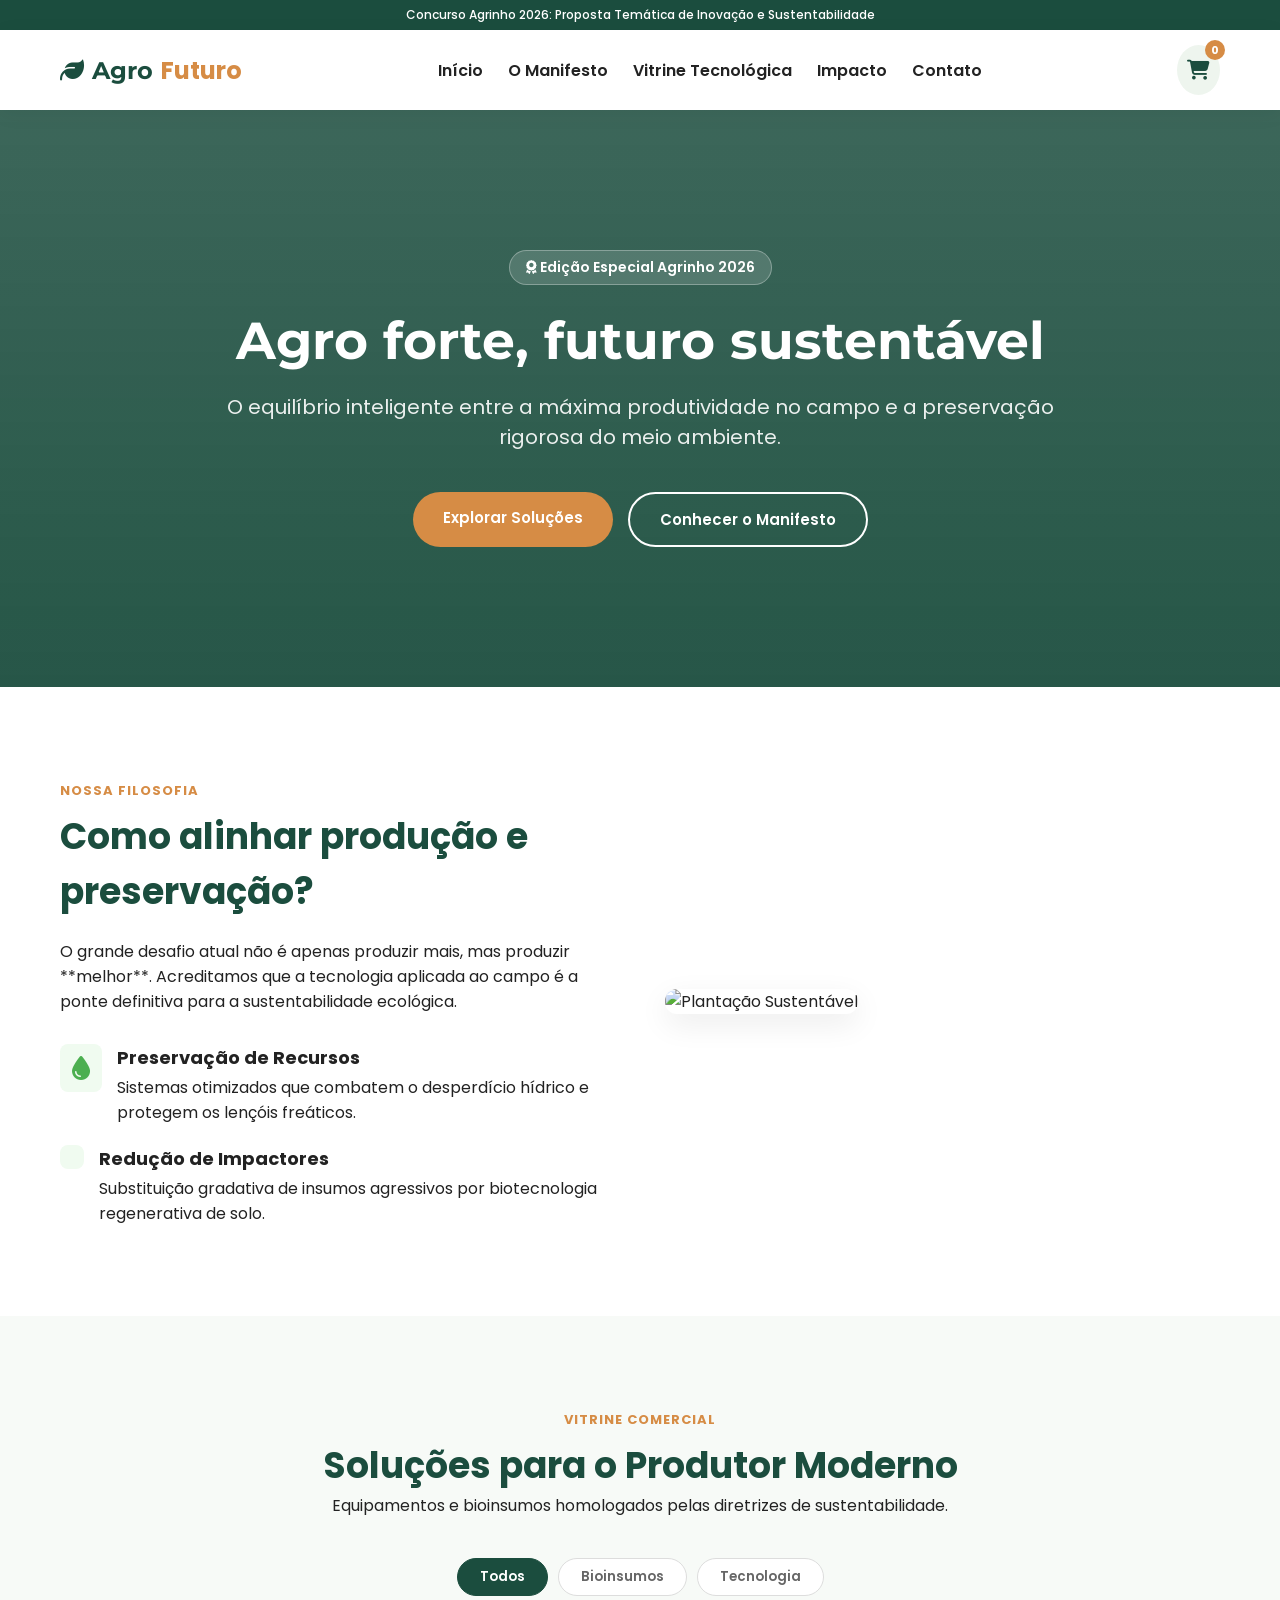
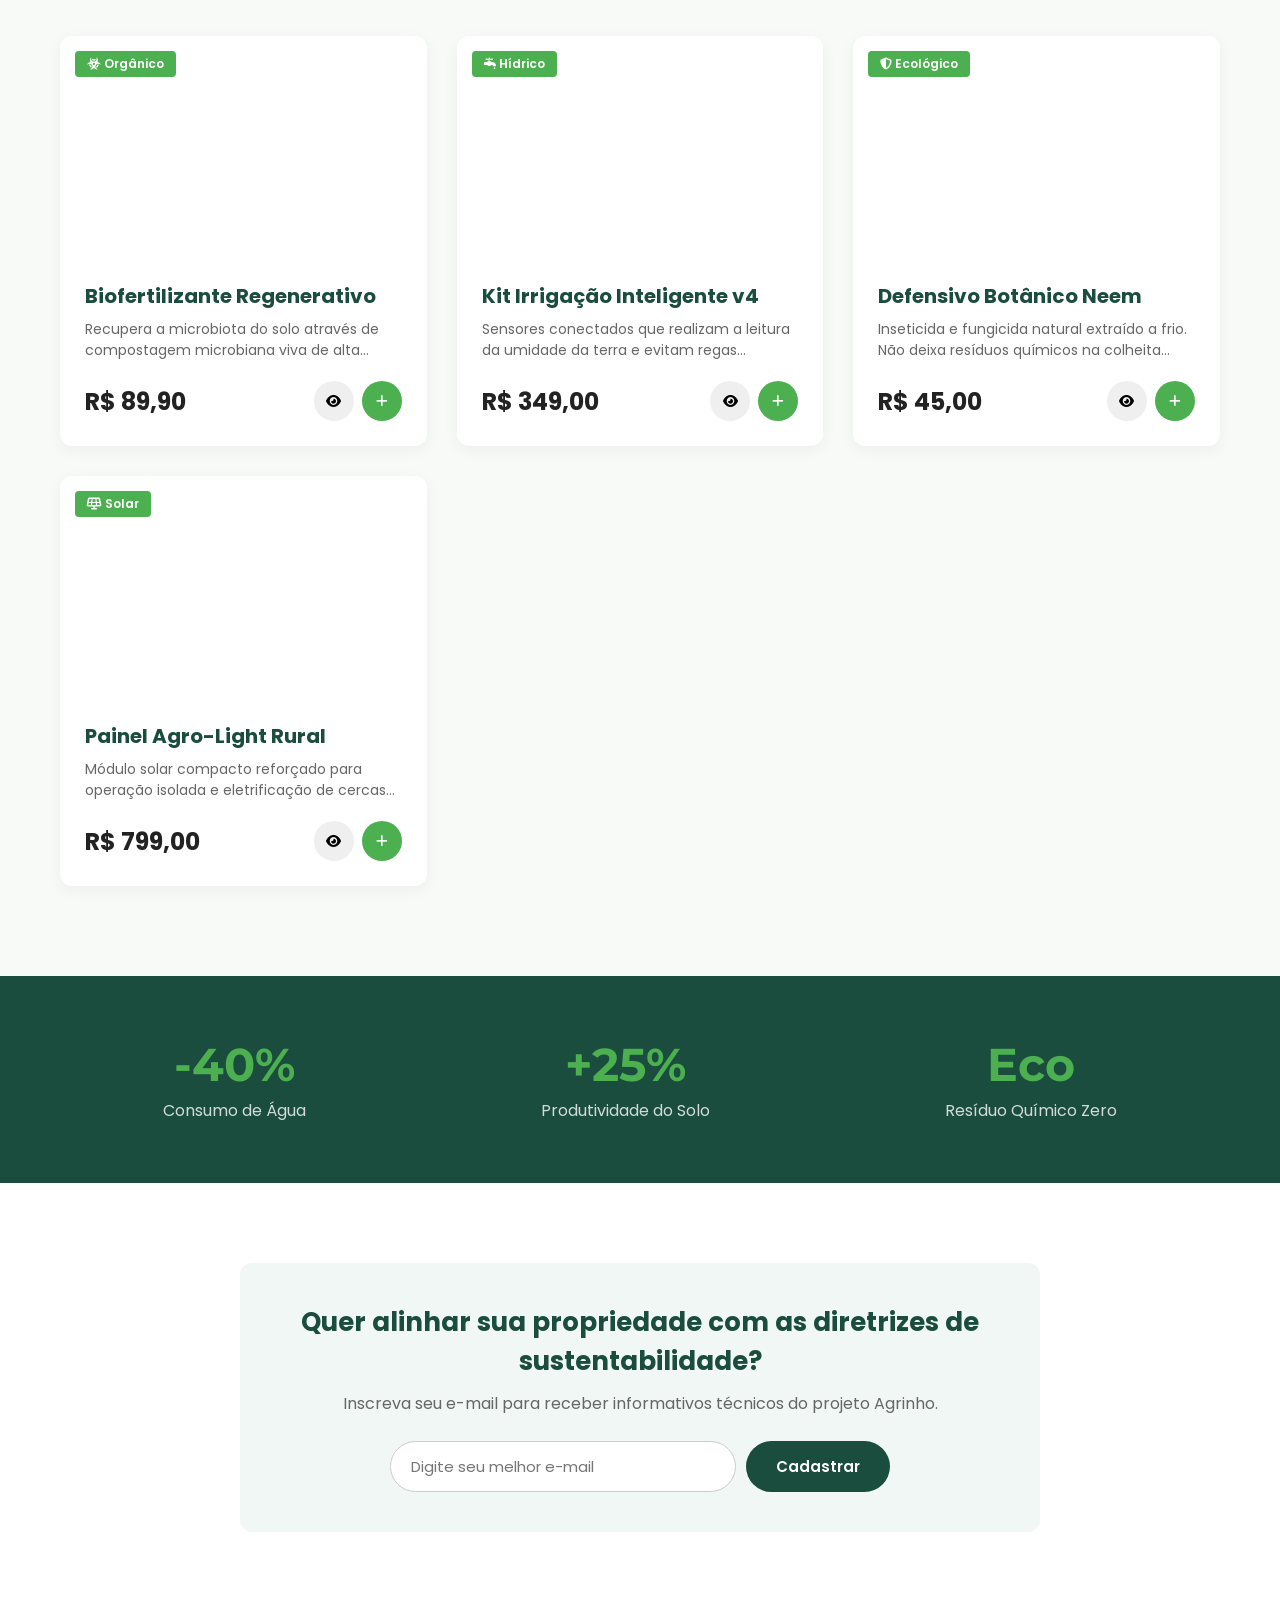
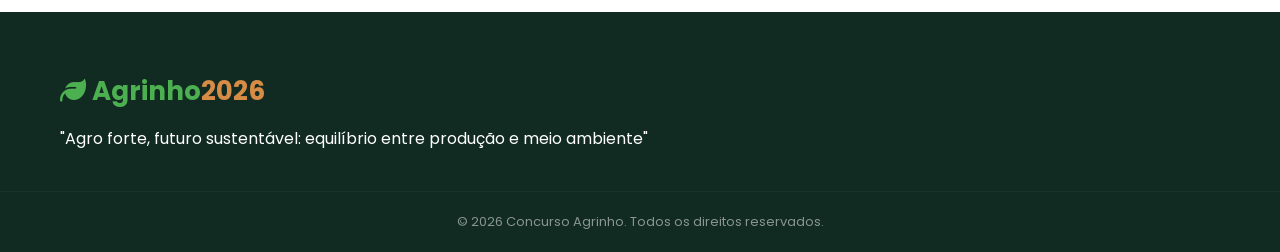
==== index.html @ 2803ec9c "aaa" ====
<!DOCTYPE html>
<html lang="pt-BR">
<head>
    <meta charset="UTF-8">
    <meta name="viewport" content="width=device-width, initial-scale=1.0">
    <title>Plataforma Agrinho 2026 | Agro Forte e Sustentável</title>
    
    <link rel="stylesheet" href="https://cdnjs.cloudflare.com/ajax/libs/font-awesome/6.4.0/css/all.min.css">
    <link rel="preconnect" href="https://fonts.googleapis.com">
    <link rel="preconnect" href="https://fonts.gstatic.com" crossorigin>
    <link href="https://fonts.googleapis.com/css2?family=Montserrat:wght@400;500;700&family=Poppins:wght@300;400;600;700&display=swap" rel="stylesheet">
    
    <link rel="stylesheet" href="style.css">
</head>
<body>

    <div class="top-bar">
        <p>Concurso Agrinho 2026: Proposta Temática de Inovação e Sustentabilidade</p>
    </div>

    <header>
        <div class="nav-container">
            <div class="logo">
                <i class="fa-solid fa-leaf"></i> Agro<span>Futuro</span>
            </div>
            
            <button class="menu-toggle" id="mobile-menu" aria-label="Abrir Menu">
                <i class="fa-solid fa-bars"></i>
            </button>

            <nav class="nav-menu">
                <ul>
                    <li><a href="#inicio">Início</a></li>
                    <li><a href="#sobre">O Manifesto</a></li>
                    <li><a href="#produtos">Vitrine Tecnológica</a></li>
                    <li><a href="#metricas">Impacto</a></li>
                    <li><a href="#contato">Contato</a></li>
                </ul>
            </nav>

            <div class="cart-icon-container" id="cart-btn">
                <i class="fa-solid fa-cart-shopping"></i>
                <span id="cart-counter">0</span>
            </div>
        </div>
    </header>

    <section class="hero" id="inicio">
        <div class="hero-content">
            <span class="hero-badge"><i class="fa-solid fa-award"></i> Edição Especial Agrinho 2026</span>
            <h1>Agro forte, futuro sustentável</h1>
            <p class="subtitle">O equilíbrio inteligente entre a máxima produtividade no campo e a preservação rigorosa do meio ambiente.</p>
            <div class="hero-buttons">
                <a href="#produtos" class="btn btn-primary">Explorar Soluções</a>
                <a href="#sobre" class="btn btn-secondary-outline">Conhecer o Manifesto</a>
            </div>
        </div>
    </section>

    <section class="sobre-section" id="sobre">
        <div class="container">
            <div class="sobre-grid">
                <div class="sobre-text">
                    <span class="section-tag">Nossa Filosofia</span>
                    <h2>Como alinhar produção e preservação?</h2>
                    <p>O grande desafio atual não é apenas produzir mais, mas produzir **melhor**. Acreditamos que a tecnologia aplicada ao campo é a ponte definitiva para a sustentabilidade ecológica.</p>
                    
                    <div class="pilares-list">
                        <div class="pilar-item">
                            <i class="fa-solid fa-droplet"></i>
                            <div>
                                <h4>Preservação de Recursos</h4>
                                <p>Sistemas otimizados que combatem o desperdício hídrico e protegem os lençóis freáticos.</p>
                            </div>
                        </div>
                        <div class="pilar-item">
                            <i class="fa-solid fa-hand-holding-chemical"></i>
                            <div>
                                <h4>Redução de Impactores</h4>
                                <p>Substituição gradativa de insumos agressivos por biotecnologia regenerativa de solo.</p>
                            </div>
                        </div>
                    </div>
                </div>
                <div class="sobre-image">
                    <img src="https://picsum.photos/id/142/600/400" alt="Plantação Sustentável">
                </div>
            </div>
        </div>
    </section>

    <section class="products-section" id="produtos">
        <div class="container">
            <div class="section-title">
                <span class="section-tag">Vitrine Comercial</span>
                <h2>Soluções para o Produtor Moderno</h2>
                <p>Equipamentos e bioinsumos homologados pelas diretrizes de sustentabilidade.</p>
            </div>

            <div class="filter-container">
                <button class="filter-btn active" data-filter="todos">Todos</button>
                <button class="filter-btn" data-filter="insumos">Bioinsumos</button>
                <button class="filter-btn" data-filter="tecnologia">Tecnologia</button>
            </div>

            <div class="grid-products">
                <div class="product-card" data-category="insumos">
                    <div class="product-image" style="background-image: url('https://picsum.photos/id/152/400/300');">
                        <span class="tag-sustentavel"><i class="fa-solid fa-biohazard"></i> Orgânico</span>
                    </div>
                    <div class="product-info">
                        <h3>Biofertilizante Regenerativo</h3>
                        <p>Recupera a microbiota do solo através de compostagem microbiana viva de alta eficiência.</p>
                        <div class="product-footer">
                            <span class="price">R$ 89,90</span>
                            <div class="actions">
                                <button class="btn-action view-btn" data-title="Biofertilizante Regenerativo" data-desc="Este composto orgânico introduz bilhões de microrganismos benéficos ao solo, reduzindo a dependência de fertilizantes sintéticos. Indicado para culturas de grãos e hortifrúti." data-price="R$ 89,90"><i class="fa-solid fa-eye"></i></button>
                                <button class="btn-action buy" onclick="adicionarAoCarrinho('Biofertilizante Regenerativo', 89.90)"><i class="fa-solid fa-plus"></i></button>
                            </div>
                        </div>
                    </div>
                </div>

                <div class="product-card" data-category="tecnologia">
                    <div class="product-image" style="background-image: url('https://picsum.photos/id/324/400/300');">
                        <span class="tag-sustentavel"><i class="fa-solid fa-faucet-drip"></i> Hídrico</span>
                    </div>
                    <div class="product-info">
                        <h3>Kit Irrigação Inteligente v4</h3>
                        <p>Sensores conectados que realizam a leitura da umidade da terra e evitam regas excessivas.</p>
                        <div class="product-footer">
                            <span class="price">R$ 349,00</span>
                            <div class="actions">
                                <button class="btn-action view-btn" data-title="Kit Irrigação Inteligente v4" data-desc="Um sistema automatizado que monitora a umidade do solo e libera a quantidade exata de água necessária para a planta, economizando até 40% de recursos hídricos." data-price="R$ 349,00"><i class="fa-solid fa-eye"></i></button>
                                <button class="btn-action buy" onclick="adicionarAoCarrinho('Kit Irrigação Inteligente v4', 349.00)"><i class="fa-solid fa-plus"></i></button>
                            </div>
                        </div>
                    </div>
                </div>

                <div class="product-card" data-category="insumos">
                    <div class="product-image" style="background-image: url('https://picsum.photos/id/1067/400/300');">
                        <span class="tag-sustentavel"><i class="fa-solid fa-shield-halved"></i> Ecológico</span>
                    </div>
                    <div class="product-info">
                        <h3>Defensivo Botânico Neem</h3>
                        <p>Inseticida e fungicida natural extraído a frio. Não deixa resíduos químicos na colheita final.</p>
                        <div class="product-footer">
                            <span class="price">R$ 45,00</span>
                            <div class="actions">
                                <button class="btn-action view-btn" data-title="Defensivo Botânico Neem" data-desc="Defensivo natural biodegradável de largo espectro. Atua por repelência sem afetar polinizadores essenciais como as abelhas." data-price="R$ 45,00"><i class="fa-solid fa-eye"></i></button>
                                <button class="btn-action buy" onclick="adicionarAoCarrinho('Defensivo Botânico Neem', 45.00)"><i class="fa-solid fa-plus"></i></button>
                            </div>
                        </div>
                    </div>
                </div>

                <div class="product-card" data-category="tecnologia">
                    <div class="product-image" style="background-image: url('https://picsum.photos/id/504/400/300');">
                        <span class="tag-sustentavel"><i class="fa-solid fa-solar-panel"></i> Solar</span>
                    </div>
                    <div class="product-info">
                        <h3>Painel Agro-Light Rural</h3>
                        <p>Módulo solar compacto reforçado para operação isolada e eletrificação de cercas ou bombas.</p>
                        <div class="product-footer">
                            <span class="price">R$ 799,00</span>
                            <div class="actions">
                                <button class="btn-action view-btn" data-title="Painel Agro-Light Rural" data-desc="Kit fotovoltaico com proteção total contra poeira e chuva. Ideal para dar autonomia energética para bombas d'água e sensores em locais isolados da fazenda." data-price="R$ 799,00"><i class="fa-solid fa-eye"></i></button>
                                <button class="btn-action buy" onclick="adicionarAoCarrinho('Painel Agro-Light Rural', 799.00)"><i class="fa-solid fa-plus"></i></button>
                            </div>
                        </div>
                    </div>
                </div>
            </div>
        </div>
    </section>

    <section class="metrics-section" id="metricas">
        <div class="container">
            <div class="metrics-grid">
                <div class="metric-item">
                    <h3>-40%</h3>
                    <p>Consumo de Água</p>
                </div>
                <div class="metric-item">
                    <h3>+25%</h3>
                    <p>Produtividade do Solo</p>
                </div>
                <div class="metric-item">
                    <h3>Eco</h3>
                    <p>Resíduo Químico Zero</p>
                </div>
            </div>
        </div>
    </section>

    <section class="contact-section" id="contato">
        <div class="container card-contact">
            <h3>Quer alinhar sua propriedade com as diretrizes de sustentabilidade?</h3>
            <p>Inscreva seu e-mail para receber informativos técnicos do projeto Agrinho.</p>
            <form id="form-newsletter">
                <div class="input-group">
                    <input type="email" placeholder="Digite seu melhor e-mail" required>
                    <button type="submit" class="btn btn-accent">Cadastrar</button>
                </div>
            </form>
        </div>
    </section>

    <footer>
        <div class="container footer-grid">
            <div>
                <div class="footer-logo">
                    <i class="fa-solid fa-leaf"></i> Agrinho<span>2026</span>
                </div>
                <p class="slogan">"Agro forte, futuro sustentável: equilíbrio entre produção e meio ambiente"</p>
            </div>
        </div>
        <p class="copyright">&copy; 2026 Concurso Agrinho. Todos os direitos reservados.</p>
    </footer>

    <div class="modal" id="productModal">
        <div class="modal-content">
            <button class="close-modal" id="close-modal-btn">&times;</button>
            <h3 id="modalTitle">Nome do Produto</h3>
            <p id="modalDescription">Descrição do produto.</p>
            <div class="modal-footer">
                <span class="price" id="modalPrice">R$ 0,00</span>
                <span class="badge-modal">Selo Ecológico Agrinho</span>
            </div>
        </div>
    </div>

    <script src="script.js"></script>
</body>
</html>
---- style.css ----
/* --- FUNDAÇÕES E ARQUITETURA DE DESIGN --- */
:root {
    --primary: #1b4d3e;
    --primary-light: #2c6e49;
    --secondary: #4caf50;
    --accent: #d68c45;
    --dark: #222222;
    --light-bg: #f7faf7;
    --white: #ffffff;
    --gray-text: #666666;
    --radius: 12px;
    --transition: all 0.3s cubic-bezier(0.25, 0.8, 0.25, 1);
}

* {
    margin: 0;
    padding: 0;
    box-sizing: border-box;
    font-family: 'Poppins', sans-serif;
}

html {
    scroll-behavior: smooth;
}

body {
    background-color: var(--light-bg);
    color: var(--dark);
}

.container {
    max-width: 1200px;
    margin: 0 auto;
    padding: 0 20px;
}

/* Tags Auxiliares */
.section-tag {
    display: inline-block;
    color: var(--accent);
    text-transform: uppercase;
    font-size: 13px;
    font-weight: 700;
    letter-spacing: 1px;
    margin-bottom: 8px;
}

/* --- TOPO E ACESSIBILIDADE --- */
.top-bar {
    background-color: var(--primary);
    color: var(--white);
    font-size: 12px;
    text-align: center;
    padding: 6px 10px;
    font-weight: 500;
}

/* --- BARRA DE NAVEGAÇÃO --- */
header {
    background-color: var(--white);
    box-shadow: 0 4px 20px rgba(0,0,0,0.05);
    position: sticky;
    top: 0;
    z-index: 999;
}

.nav-container {
    display: flex;
    justify-content: space-between;
    align-items: center;
    max-width: 1200px;
    margin: 0 auto;
    padding: 15px 20px;
}

.logo {
    font-family: 'Montserrat', sans-serif;
    font-size: 24px;
    font-weight: 700;
    color: var(--primary);
    display: flex;
    align-items: center;
    gap: 8px;
}

.logo span { color: var(--accent); }

nav ul {
    display: flex;
    list-style: none;
    gap: 25px;
}

nav a {
    text-decoration: none;
    color: var(--dark);
    font-weight: 600;
    transition: var(--transition);
}

nav a:hover { color: var(--secondary); }

.cart-icon-container {
    position: relative;
    cursor: pointer;
    font-size: 20px;
    color: var(--primary);
    background: #eef5ee;
    padding: 10px;
    border-radius: 50%;
    transition: var(--transition);
}

.cart-icon-container:hover { background: #ddedd4; }

#cart-counter {
    position: absolute;
    top: -5px;
    right: -5px;
    background: var(--accent);
    color: var(--white);
    font-size: 11px;
    font-weight: 700;
    width: 20px;
    height: 20px;
    border-radius: 50%;
    display: flex;
    align-items: center;
    justify-content: center;
}

.menu-toggle { display: none; background: none; border: none; font-size: 22px; cursor: pointer; }

/* --- HERO BANNER --- */
.hero {
    background: linear-gradient(rgba(27, 77, 62, 0.85), rgba(27, 77, 62, 0.95)), 
                url('https://images.unsplash.com/photo-1500937386664-56d1dfef3854?auto=format&fit=crop&w=1920&q=80') no-repeat center center/cover;
    color: var(--white);
    padding: 140px 20px;
    text-align: center;
}

.hero-content { max-width: 850px; margin: 0 auto; }
.hero-badge { background: rgba(255,255,255,0.15); border: 1px solid rgba(255,255,255,0.3); padding: 6px 16px; border-radius: 20px; display: inline-block; margin-bottom: 25px; font-size: 14px; font-weight: 600; }
.hero h1 { font-family: 'Montserrat', sans-serif; font-size: 52px; font-weight: 700; margin-bottom: 20px; line-height: 1.2; }
.hero .subtitle { font-size: 20px; margin-bottom: 40px; opacity: 0.9; }

.hero-buttons {
    display: flex;
    justify-content: center;
    gap: 15px;
}

/* BOTÕES */
.btn {
    padding: 14px 30px;
    border-radius: 30px;
    font-weight: 600;
    text-decoration: none;
    transition: var(--transition);
    cursor: pointer;
    border: none;
    font-size: 15px;
}
.btn-primary { background: var(--accent); color: var(--white); }
.btn-primary:hover { background: #bf7a37; transform: translateY(-2px); }
.btn-secondary-outline { background: transparent; color: var(--white); border: 2px solid var(--white); }
.btn-secondary-outline:hover { background: var(--white); color: var(--primary); }
.btn-accent { background: var(--primary); color: var(--white); }
.btn-accent:hover { background: var(--primary-light); }

/* --- MANIFESTO / SOBRE --- */
.sobre-section { padding: 90px 0; background: var(--white); }
.sobre-grid { display: grid; grid-template-columns: 1fr 1fr; gap: 50px; align-items: center; }
.sobre-text h2 { font-size: 36px; color: var(--primary); margin-bottom: 20px; }
.sobre-image img { width: 100%; border-radius: var(--radius); box-shadow: 0 10px 30px rgba(0,0,0,0.08); }

.pilares-list { margin-top: 30px; display: flex; flex-direction: column; gap: 20px; }
.pilar-item { display: flex; gap: 15px; align-items: flex-start; }
.pilar-item i { font-size: 24px; color: var(--secondary); background: #f0fbf0; padding: 12px; border-radius: 8px; }
.pilar-item h4 { font-size: 18px; color: var(--dark); margin-bottom: 4px; }

/* --- VITRINE DE PRODUTOS --- */
.products-section { padding: 90px 0; }
.section-title { text-align: center; margin-bottom: 40px; }
.section-title h2 { font-size: 36px; color: var(--primary); }

.filter-container { display: flex; justify-content: center; gap: 10px; margin-bottom: 40px; flex-wrap: wrap; }
.filter-btn { background: var(--white); border: 1px solid #ddd; padding: 8px 22px; border-radius: 20px; cursor: pointer; font-weight: 600; transition: var(--transition); color: var(--gray-text); }
.filter-btn.active, .filter-btn:hover { background: var(--primary); color: var(--white); border-color: var(--primary); }

.grid-products { display: grid; grid-template-columns: repeat(auto-fit, minmax(280px, 1fr)); gap: 30px; }
.product-card { background: var(--white); border-radius: var(--radius); overflow: hidden; box-shadow: 0 4px 15px rgba(0,0,0,0.05); transition: var(--transition); }
.product-card:hover { transform: translateY(-6px); box-shadow: 0 12px 25px rgba(0,0,0,0.1); }
.product-image { height: 220px; background-size: cover; background-position: center; position: relative; }
.tag-sustentavel { position: absolute; top: 15px; left: 15px; background: var(--secondary); color: var(--white); font-size: 12px; padding: 4px 12px; border-radius: 4px; font-weight: 600; }

.product-info { padding: 25px; }
.product-info h3 { font-size: 20px; margin-bottom: 8px; color: var(--primary); }
.product-info p { font-size: 14px; color: var(--gray-text); margin-bottom: 20px; height: 42px; display: -webkit-box; -webkit-line-clamp: 2; -webkit-box-orient: vertical; overflow: hidden; }

.product-footer { display: flex; justify-content: space-between; align-items: center; }
.price { font-size: 24px; font-weight: 700; color: var(--dark); }

.actions { display: flex; gap: 8px; }
.btn-action { width: 40px; height: 40px; border-radius: 50%; border: none; cursor: pointer; display: flex; align-items: center; justify-content: center; transition: var(--transition); }
.btn-action.view { background: #f0f0f0; color: var(--dark); }
.btn-action.buy { background: var(--secondary); color: var(--white); }
.btn-action.buy:hover { background: #3e8e41; }
.btn-action.view:hover { background: #e0e0e0; }

/* --- SEÇÃO DE MÉTRICAS --- */
.metrics-section { background: var(--primary); color: var(--white); padding: 60px 0; text-align: center; }
.metrics-grid { display: flex; justify-content: space-around; flex-wrap: wrap; gap: 30px; }
.metric-item h3 { font-family: 'Montserrat', sans-serif; font-size: 46px; color: var(--secondary); }
.metric-item p { font-size: 16px; opacity: 0.8; margin-top: 5px; }

/* --- CONTATO E NEWSLETTER --- */
.contact-section { padding: 80px 0; background: var(--white); }
.card-contact { background: #f0f7f4; border-radius: var(--radius); padding: 40px; text-align: center; max-width: 800px !important; }
.card-contact h3 { font-size: 26px; color: var(--primary); margin-bottom: 10px; }
.card-contact p { color: var(--gray-text); margin-bottom: 25px; }

.input-group { display: flex; max-width: 500px; margin: 0 auto; gap: 10px; }
.input-group input { flex: 1; padding: 12px 20px; border-radius: 30px; border: 1px solid #ccc; font-size: 15px; outline: none; }

/* --- RODAPÉ --- */
footer { background: #112a22; color: var(--white); padding: 60px 0 20px; }
.footer-grid { display: grid; grid-template-columns: 2fr 1fr; gap: 40px; margin-bottom: 40px; }
.footer-logo { font-size: 26px; font-weight: 700; margin-bottom: 15px; color: var(--secondary); }
.footer-logo span { color: var(--accent); }
.footer-links { display: flex; flex-direction: column; gap: 10px; }
.footer-links a { color: #ccc; text-decoration: none; transition: var(--transition); }
.footer-links a:hover { color: var(--white); }
.copyright { text-align: center; border-top: 1px solid rgba(255,255,255,0.08); padding-top: 20px; font-size: 13px; opacity: 0.5; }

/* --- MODAL DA JANELA POP-UP --- */
.modal { position: fixed; top: 0; left: 0; width: 100%; height: 100%; background: rgba(0,0,0,0.6); display: none; justify-content: center; align-items: center; z-index: 10000; padding: 20px; }
.modal-content { background: var(--white); padding: 40px; border-radius: var(--radius); max-width: 550px; width: 100%; position: relative; animation: modalAnim 0.3s ease; }
.close-modal { position: absolute; top: 15px; right: 20px; font-size: 30px; border: none; background: transparent; cursor: pointer; }
.badge-modal { background: #eef5ee; color: var(--primary-light); font-size: 12px; font-weight: 600; padding: 6px 12px; border-radius: 4px; }
.modal-footer { display: flex; justify-content: space-between; align-items: center; margin-top: 25px; border-top: 1px solid #eee; padding-top: 15px; }

@keyframes modalAnim { from { transform: translateY(-20px); opacity: 0; } to { transform: translateY(0); opacity: 1; } }

/* --- RESPONSIVIDADE MULTIPLATAFORMA --- */
@media(max-width: 768px) {
    .menu-toggle { display: block; }
    .nav-menu { display: none; width: 100%; position: absolute; top: 70px; left: 0; background: var(--white); padding: 20px; box-shadow: 0 10px 20px rgba(0,0,0,0.05); }
    .nav-menu.active { display: block; }
    .nav-container { flex-wrap: wrap; }
    nav ul { flex-direction: column; gap: 15px; text-align: center; }
    .hero h1 { font-size: 34px; }
    .sobre-grid { grid-template-columns: 1fr; }
    .footer-grid { grid-template-columns: 1fr; }
    .input-group { flex-direction: column; }
    .input-group input, .input-group button { border-radius: 8px; }
}
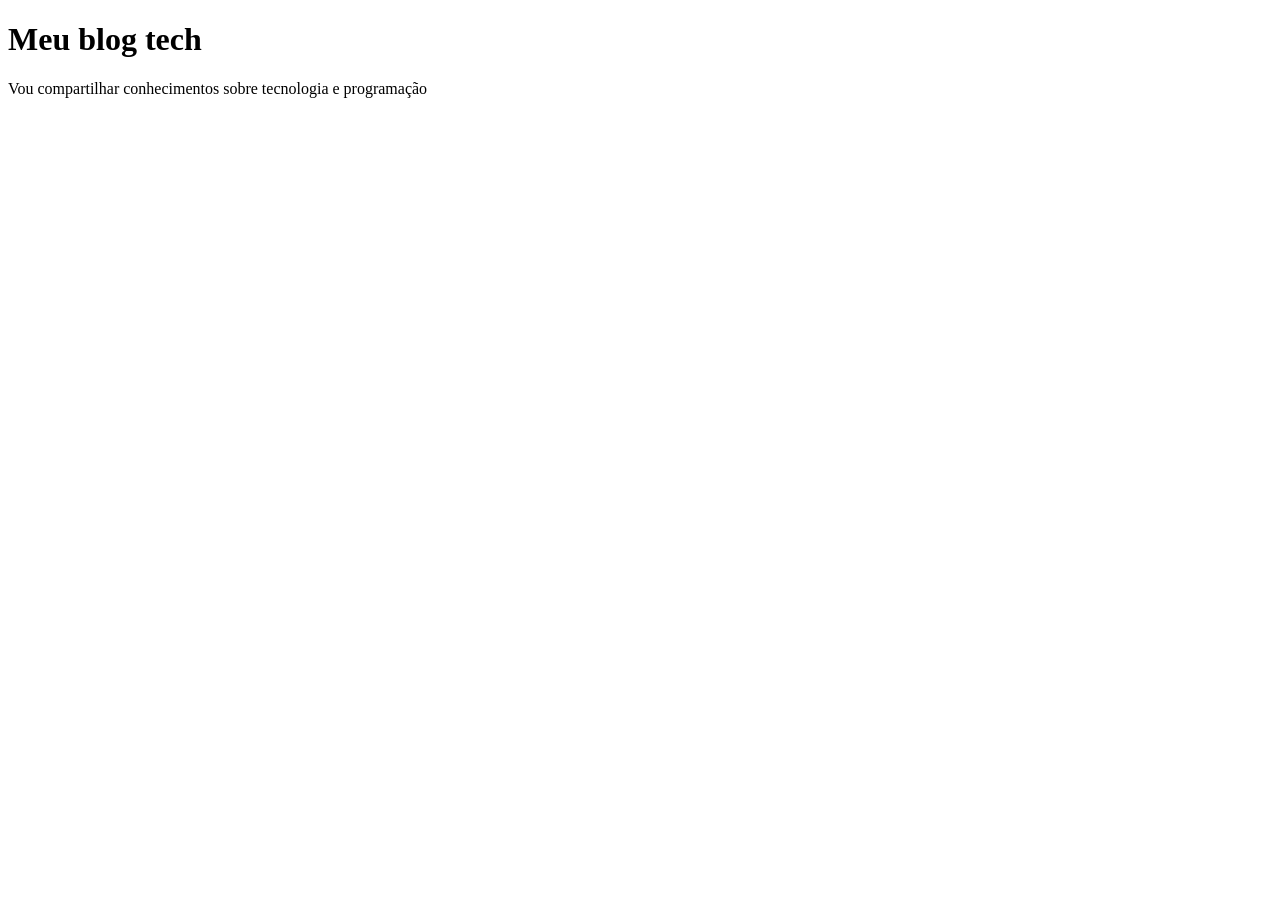
==== commit eb988023: "11" ====
--- a/index.html
+++ b/index.html
@@ -1,236 +1,13 @@
-<!DOCTYPE html>
-<html lang="pt-BR">
-<head>
-    <meta charset="UTF-8">
-    <meta name="viewport" content="width=device-width, initial-scale=1.0">
-    <title>Plataforma Agrinho 2026 | Agro Forte e Sustentável</title>
-    
-    <link rel="stylesheet" href="https://cdnjs.cloudflare.com/ajax/libs/font-awesome/6.4.0/css/all.min.css">
-    <link rel="preconnect" href="https://fonts.googleapis.com">
-    <link rel="preconnect" href="https://fonts.gstatic.com" crossorigin>
-    <link href="https://fonts.googleapis.com/css2?family=Montserrat:wght@400;500;700&family=Poppins:wght@300;400;600;700&display=swap" rel="stylesheet">
-    
-    <link rel="stylesheet" href="style.css">
-</head>
-<body>
-
-    <div class="top-bar">
-        <p>Concurso Agrinho 2026: Proposta Temática de Inovação e Sustentabilidade</p>
-    </div>
-
-    <header>
-        <div class="nav-container">
-            <div class="logo">
-                <i class="fa-solid fa-leaf"></i> Agro<span>Futuro</span>
-            </div>
-            
-            <button class="menu-toggle" id="mobile-menu" aria-label="Abrir Menu">
-                <i class="fa-solid fa-bars"></i>
-            </button>
-
-            <nav class="nav-menu">
-                <ul>
-                    <li><a href="#inicio">Início</a></li>
-                    <li><a href="#sobre">O Manifesto</a></li>
-                    <li><a href="#produtos">Vitrine Tecnológica</a></li>
-                    <li><a href="#metricas">Impacto</a></li>
-                    <li><a href="#contato">Contato</a></li>
-                </ul>
-            </nav>
-
-            <div class="cart-icon-container" id="cart-btn">
-                <i class="fa-solid fa-cart-shopping"></i>
-                <span id="cart-counter">0</span>
-            </div>
-        </div>
-    </header>
-
-    <section class="hero" id="inicio">
-        <div class="hero-content">
-            <span class="hero-badge"><i class="fa-solid fa-award"></i> Edição Especial Agrinho 2026</span>
-            <h1>Agro forte, futuro sustentável</h1>
-            <p class="subtitle">O equilíbrio inteligente entre a máxima produtividade no campo e a preservação rigorosa do meio ambiente.</p>
-            <div class="hero-buttons">
-                <a href="#produtos" class="btn btn-primary">Explorar Soluções</a>
-                <a href="#sobre" class="btn btn-secondary-outline">Conhecer o Manifesto</a>
-            </div>
-        </div>
-    </section>
-
-    <section class="sobre-section" id="sobre">
-        <div class="container">
-            <div class="sobre-grid">
-                <div class="sobre-text">
-                    <span class="section-tag">Nossa Filosofia</span>
-                    <h2>Como alinhar produção e preservação?</h2>
-                    <p>O grande desafio atual não é apenas produzir mais, mas produzir **melhor**. Acreditamos que a tecnologia aplicada ao campo é a ponte definitiva para a sustentabilidade ecológica.</p>
-                    
-                    <div class="pilares-list">
-                        <div class="pilar-item">
-                            <i class="fa-solid fa-droplet"></i>
-                            <div>
-                                <h4>Preservação de Recursos</h4>
-                                <p>Sistemas otimizados que combatem o desperdício hídrico e protegem os lençóis freáticos.</p>
-                            </div>
-                        </div>
-                        <div class="pilar-item">
-                            <i class="fa-solid fa-hand-holding-chemical"></i>
-                            <div>
-                                <h4>Redução de Impactores</h4>
-                                <p>Substituição gradativa de insumos agressivos por biotecnologia regenerativa de solo.</p>
-                            </div>
-                        </div>
-                    </div>
-                </div>
-                <div class="sobre-image">
-                    <img src="https://picsum.photos/id/142/600/400" alt="Plantação Sustentável">
-                </div>
-            </div>
-        </div>
-    </section>
-
-    <section class="products-section" id="produtos">
-        <div class="container">
-            <div class="section-title">
-                <span class="section-tag">Vitrine Comercial</span>
-                <h2>Soluções para o Produtor Moderno</h2>
-                <p>Equipamentos e bioinsumos homologados pelas diretrizes de sustentabilidade.</p>
-            </div>
-
-            <div class="filter-container">
-                <button class="filter-btn active" data-filter="todos">Todos</button>
-                <button class="filter-btn" data-filter="insumos">Bioinsumos</button>
-                <button class="filter-btn" data-filter="tecnologia">Tecnologia</button>
-            </div>
-
-            <div class="grid-products">
-                <div class="product-card" data-category="insumos">
-                    <div class="product-image" style="background-image: url('https://picsum.photos/id/152/400/300');">
-                        <span class="tag-sustentavel"><i class="fa-solid fa-biohazard"></i> Orgânico</span>
-                    </div>
-                    <div class="product-info">
-                        <h3>Biofertilizante Regenerativo</h3>
-                        <p>Recupera a microbiota do solo através de compostagem microbiana viva de alta eficiência.</p>
-                        <div class="product-footer">
-                            <span class="price">R$ 89,90</span>
-                            <div class="actions">
-                                <button class="btn-action view-btn" data-title="Biofertilizante Regenerativo" data-desc="Este composto orgânico introduz bilhões de microrganismos benéficos ao solo, reduzindo a dependência de fertilizantes sintéticos. Indicado para culturas de grãos e hortifrúti." data-price="R$ 89,90"><i class="fa-solid fa-eye"></i></button>
-                                <button class="btn-action buy" onclick="adicionarAoCarrinho('Biofertilizante Regenerativo', 89.90)"><i class="fa-solid fa-plus"></i></button>
-                            </div>
-                        </div>
-                    </div>
-                </div>
-
-                <div class="product-card" data-category="tecnologia">
-                    <div class="product-image" style="background-image: url('https://picsum.photos/id/324/400/300');">
-                        <span class="tag-sustentavel"><i class="fa-solid fa-faucet-drip"></i> Hídrico</span>
-                    </div>
-                    <div class="product-info">
-                        <h3>Kit Irrigação Inteligente v4</h3>
-                        <p>Sensores conectados que realizam a leitura da umidade da terra e evitam regas excessivas.</p>
-                        <div class="product-footer">
-                            <span class="price">R$ 349,00</span>
-                            <div class="actions">
-                                <button class="btn-action view-btn" data-title="Kit Irrigação Inteligente v4" data-desc="Um sistema automatizado que monitora a umidade do solo e libera a quantidade exata de água necessária para a planta, economizando até 40% de recursos hídricos." data-price="R$ 349,00"><i class="fa-solid fa-eye"></i></button>
-                                <button class="btn-action buy" onclick="adicionarAoCarrinho('Kit Irrigação Inteligente v4', 349.00)"><i class="fa-solid fa-plus"></i></button>
-                            </div>
-                        </div>
-                    </div>
-                </div>
-
-                <div class="product-card" data-category="insumos">
-                    <div class="product-image" style="background-image: url('https://picsum.photos/id/1067/400/300');">
-                        <span class="tag-sustentavel"><i class="fa-solid fa-shield-halved"></i> Ecológico</span>
-                    </div>
-                    <div class="product-info">
-                        <h3>Defensivo Botânico Neem</h3>
-                        <p>Inseticida e fungicida natural extraído a frio. Não deixa resíduos químicos na colheita final.</p>
-                        <div class="product-footer">
-                            <span class="price">R$ 45,00</span>
-                            <div class="actions">
-                                <button class="btn-action view-btn" data-title="Defensivo Botânico Neem" data-desc="Defensivo natural biodegradável de largo espectro. Atua por repelência sem afetar polinizadores essenciais como as abelhas." data-price="R$ 45,00"><i class="fa-solid fa-eye"></i></button>
-                                <button class="btn-action buy" onclick="adicionarAoCarrinho('Defensivo Botânico Neem', 45.00)"><i class="fa-solid fa-plus"></i></button>
-                            </div>
-                        </div>
-                    </div>
-                </div>
-
-                <div class="product-card" data-category="tecnologia">
-                    <div class="product-image" style="background-image: url('https://picsum.photos/id/504/400/300');">
-                        <span class="tag-sustentavel"><i class="fa-solid fa-solar-panel"></i> Solar</span>
-                    </div>
-                    <div class="product-info">
-                        <h3>Painel Agro-Light Rural</h3>
-                        <p>Módulo solar compacto reforçado para operação isolada e eletrificação de cercas ou bombas.</p>
-                        <div class="product-footer">
-                            <span class="price">R$ 799,00</span>
-                            <div class="actions">
-                                <button class="btn-action view-btn" data-title="Painel Agro-Light Rural" data-desc="Kit fotovoltaico com proteção total contra poeira e chuva. Ideal para dar autonomia energética para bombas d'água e sensores em locais isolados da fazenda." data-price="R$ 799,00"><i class="fa-solid fa-eye"></i></button>
-                                <button class="btn-action buy" onclick="adicionarAoCarrinho('Painel Agro-Light Rural', 799.00)"><i class="fa-solid fa-plus"></i></button>
-                            </div>
-                        </div>
-                    </div>
-                </div>
-            </div>
-        </div>
-    </section>
-
-    <section class="metrics-section" id="metricas">
-        <div class="container">
-            <div class="metrics-grid">
-                <div class="metric-item">
-                    <h3>-40%</h3>
-                    <p>Consumo de Água</p>
-                </div>
-                <div class="metric-item">
-                    <h3>+25%</h3>
-                    <p>Produtividade do Solo</p>
-                </div>
-                <div class="metric-item">
-                    <h3>Eco</h3>
-                    <p>Resíduo Químico Zero</p>
-                </div>
-            </div>
-        </div>
-    </section>
-
-    <section class="contact-section" id="contato">
-        <div class="container card-contact">
-            <h3>Quer alinhar sua propriedade com as diretrizes de sustentabilidade?</h3>
-            <p>Inscreva seu e-mail para receber informativos técnicos do projeto Agrinho.</p>
-            <form id="form-newsletter">
-                <div class="input-group">
-                    <input type="email" placeholder="Digite seu melhor e-mail" required>
-                    <button type="submit" class="btn btn-accent">Cadastrar</button>
-                </div>
-            </form>
-        </div>
-    </section>
-
-    <footer>
-        <div class="container footer-grid">
-            <div>
-                <div class="footer-logo">
-                    <i class="fa-solid fa-leaf"></i> Agrinho<span>2026</span>
-                </div>
-                <p class="slogan">"Agro forte, futuro sustentável: equilíbrio entre produção e meio ambiente"</p>
-            </div>
-        </div>
-        <p class="copyright">&copy; 2026 Concurso Agrinho. Todos os direitos reservados.</p>
-    </footer>
-
-    <div class="modal" id="productModal">
-        <div class="modal-content">
-            <button class="close-modal" id="close-modal-btn">&times;</button>
-            <h3 id="modalTitle">Nome do Produto</h3>
-            <p id="modalDescription">Descrição do produto.</p>
-            <div class="modal-footer">
-                <span class="price" id="modalPrice">R$ 0,00</span>
-                <span class="badge-modal">Selo Ecológico Agrinho</span>
-            </div>
-        </div>
-    </div>
-
-    <script src="script.js"></script>
-</body>
+<!DOCTYPE html>
+
+<html lang="pt-br">
+<head>
+<meta charset="UTF-8">
+<meta name="viewport" content="width=device-width, initial-scale=1.0">
+<title>Document</title>
+</head>
+<body>
+<h1>Meu blog tech</h1>
+<p>Vou compartilhar conhecimentos sobre tecnologia e programação</p>
+</body>
 </html>
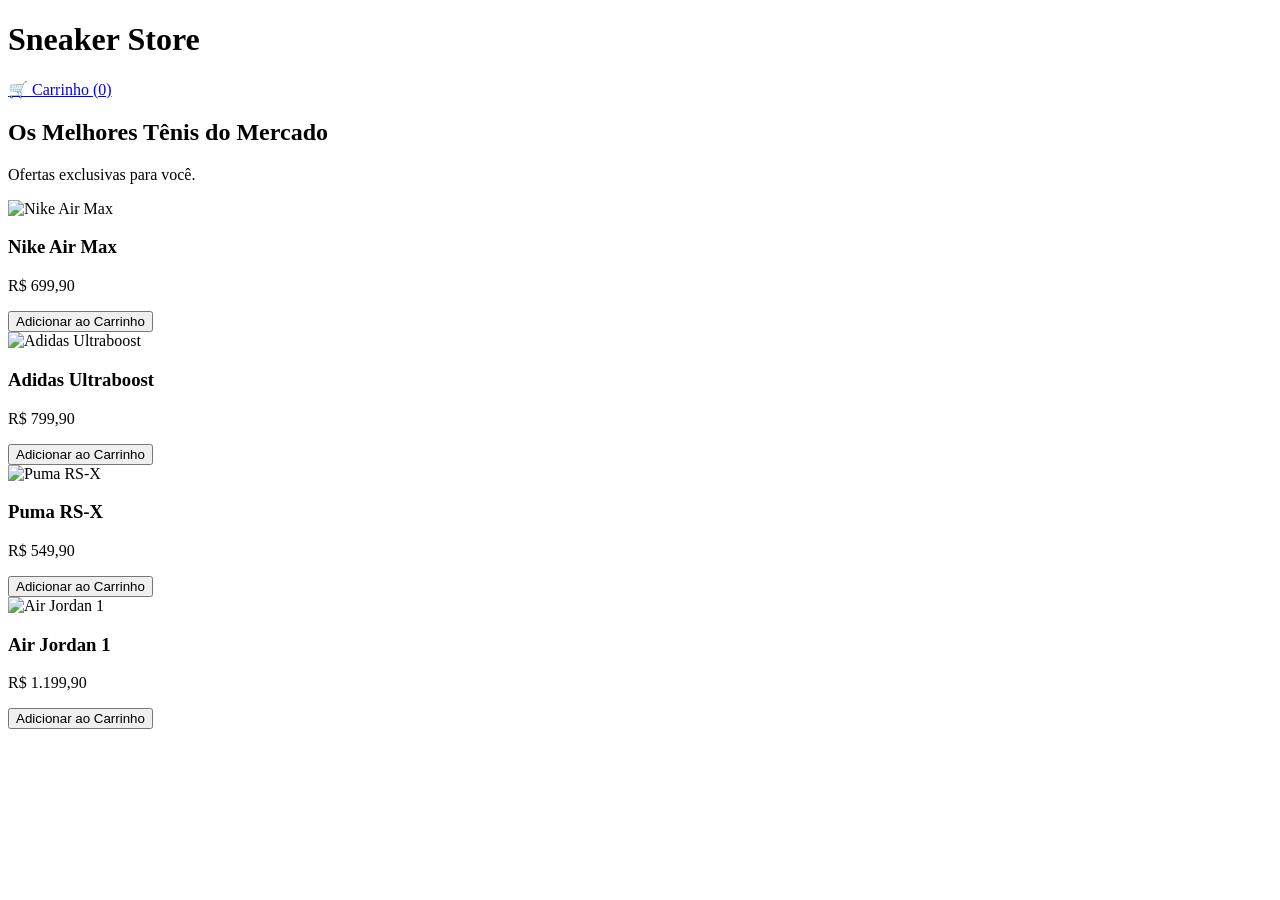
==== commit d3640b17: "1" ====
--- a/index.html
+++ b/index.html
@@ -1,13 +1,66 @@
 <!DOCTYPE html>
-
-<html lang="pt-br">
+<html lang="pt-BR">
 <head>
 <meta charset="UTF-8">
 <meta name="viewport" content="width=device-width, initial-scale=1.0">
-<title>Document</title>
+<title>Loja de Tênis</title>
+<link rel="stylesheet" href="style.css">
 </head>
 <body>
-<h1>Meu blog tech</h1>
-<p>Vou compartilhar conhecimentos sobre tecnologia e programação</p>
+
+<header>
+    <h1>Sneaker Store</h1>
+    <a href="carrinho.html" class="btn-carrinho">
+        🛒 Carrinho (<span id="contador">0</span>)
+    </a>
+</header>
+
+<section class="banner">
+    <h2>Os Melhores Tênis do Mercado</h2>
+    <p>Ofertas exclusivas para você.</p>
+</section>
+
+<section class="produtos">
+
+    <div class="produto">
+        <img src="imagens/nike-air-max.jpg" alt="Nike Air Max">
+        <h3>Nike Air Max</h3>
+        <p>R$ 699,90</p>
+        <button onclick="adicionarCarrinho('Nike Air Max',699.90,'imagens/nike-air-max.jpg')">
+            Adicionar ao Carrinho
+        </button>
+    </div>
+
+    <div class="produto">
+        <img src="imagens/adidas-ultraboost.jpg" alt="Adidas Ultraboost">
+        <h3>Adidas Ultraboost</h3>
+        <p>R$ 799,90</p>
+        <button onclick="adicionarCarrinho('Adidas Ultraboost',799.90,'imagens/adidas-ultraboost.jpg')">
+            Adicionar ao Carrinho
+        </button>
+    </div>
+
+    <div class="produto">
+        <img src="imagens/puma-rsx.jpg" alt="Puma RS-X">
+        <h3>Puma RS-X</h3>
+        <p>R$ 549,90</p>
+        <button onclick="adicionarCarrinho('Puma RS-X',549.90,'imagens/puma-rsx.jpg')">
+            Adicionar ao Carrinho
+        </button>
+    </div>
+
+    <div class="produto">
+        <img src="imagens/jordan1.jpg" alt="Air Jordan 1">
+        <h3>Air Jordan 1</h3>
+        <p>R$ 1.199,90</p>
+        <button onclick="adicionarCarrinho('Air Jordan 1',1199.90,'imagens/jordan1.jpg')">
+            Adicionar ao Carrinho
+        </button>
+    </div>
+
+</section>
+
+<script src="script.js"></script>
+
 </body>
 </html>
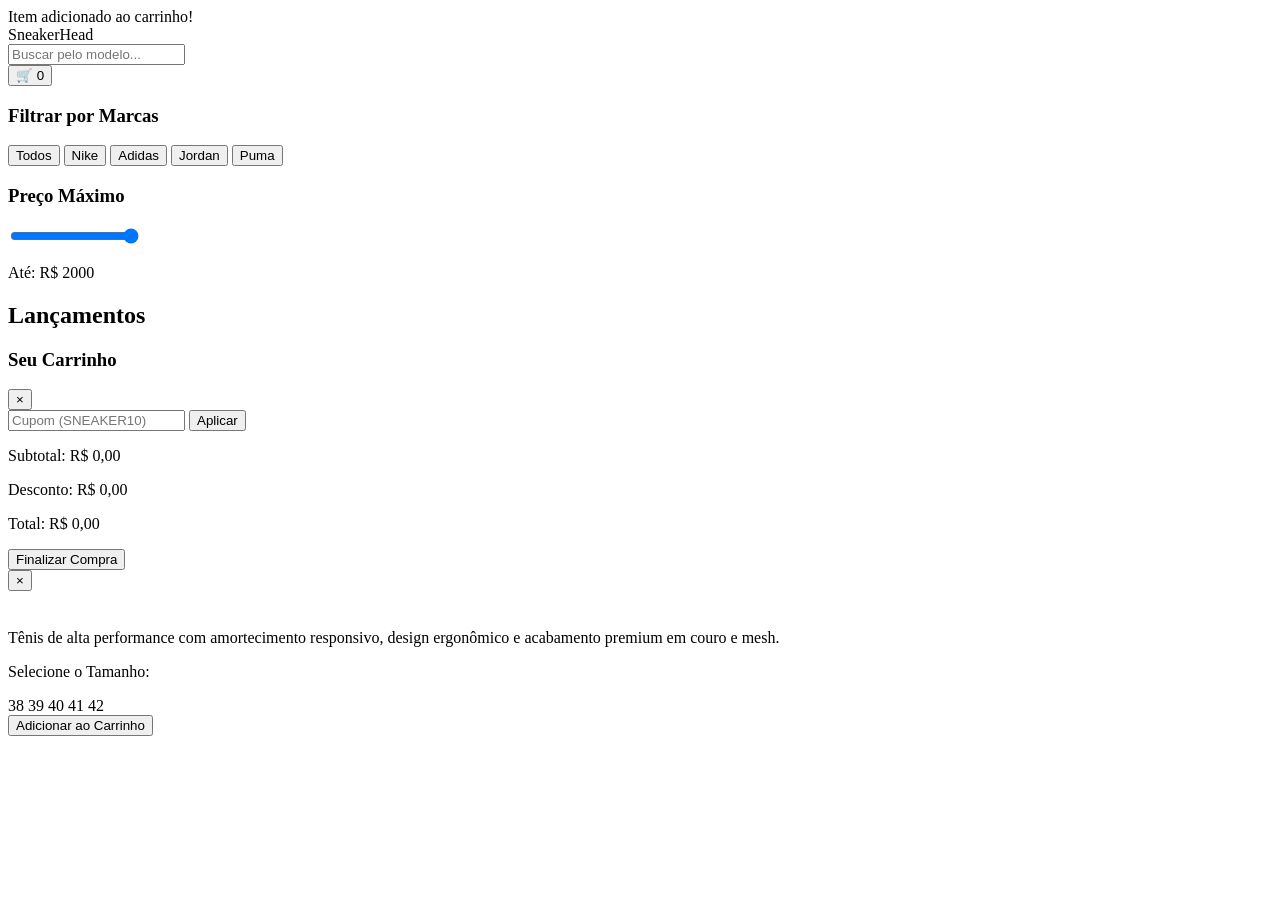
==== commit 0c9eec0d: "1" ====
--- a/index.html
+++ b/index.html
@@ -1,66 +1,94 @@
 <!DOCTYPE html>
 <html lang="pt-BR">
 <head>
-<meta charset="UTF-8">
-<meta name="viewport" content="width=device-width, initial-scale=1.0">
-<title>Loja de Tênis</title>
-<link rel="stylesheet" href="style.css">
+    <meta charset="UTF-8">
+    <meta name="viewport" content="width=device-width, initial-scale=1.0">
+    <title>SneakerHead Pro | Ultimate Shop</title>
+    <link rel="stylesheet" href="style.css">
 </head>
 <body>
 
-<header>
-    <h1>Sneaker Store</h1>
-    <a href="carrinho.html" class="btn-carrinho">
-        🛒 Carrinho (<span id="contador">0</span>)
-    </a>
-</header>
+    <div id="toast" class="toast">Item adicionado ao carrinho!</div>
 
-<section class="banner">
-    <h2>Os Melhores Tênis do Mercado</h2>
-    <p>Ofertas exclusivas para você.</p>
-</section>
+    <header>
+        <div class="logo">Sneaker<span>Head</span></div>
+        <div class="search-bar">
+            <input type="text" id="search-input" placeholder="Buscar pelo modelo...">
+        </div>
+        <button id="cart-btn">🛒 <span id="cart-count">0</span></button>
+    </header>
 
-<section class="produtos">
+    <div class="container">
+        
+        <aside class="filters">
+            <h3>Filtrar por Marcas</h3>
+            <div class="filter-options">
+                <button class="filter-btn active" data-brand="all">Todos</button>
+                <button class="filter-btn" data-brand="Nike">Nike</button>
+                <button class="filter-btn" data-brand="Adidas">Adidas</button>
+                <button class="filter-btn" data-brand="Jordan">Jordan</button>
+                <button class="filter-btn" data-brand="Puma">Puma</button>
+            </div>
+            
+            <div class="price-filter">
+                <h3>Preço Máximo</h3>
+                <input type="range" id="price-range" min="400" max="2000" step="50" value="2000">
+                <p>Até: <span id="price-value">R$ 2000</span></p>
+            </div>
+        </aside>
 
-    <div class="produto">
-        <img src="imagens/nike-air-max.jpg" alt="Nike Air Max">
-        <h3>Nike Air Max</h3>
-        <p>R$ 699,90</p>
-        <button onclick="adicionarCarrinho('Nike Air Max',699.90,'imagens/nike-air-max.jpg')">
-            Adicionar ao Carrinho
-        </button>
+        <main class="products-section">
+            <h2>Lançamentos</h2>
+            <div class="grid-products" id="products-grid"></div>
+        </main>
     </div>
 
-    <div class="produto">
-        <img src="imagens/adidas-ultraboost.jpg" alt="Adidas Ultraboost">
-        <h3>Adidas Ultraboost</h3>
-        <p>R$ 799,90</p>
-        <button onclick="adicionarCarrinho('Adidas Ultraboost',799.90,'imagens/adidas-ultraboost.jpg')">
-            Adicionar ao Carrinho
-        </button>
+    <div id="cart-sidebar" class="sidebar">
+        <div class="sidebar-header">
+            <h3>Seu Carrinho</h3>
+            <button id="close-cart">&times;</button>
+        </div>
+        <div id="cart-items"></div>
+        <div class="sidebar-footer">
+            <div class="coupon-section">
+                <input type="text" id="coupon-input" placeholder="Cupom (SNEAKER10)">
+                <button id="apply-coupon">Aplicar</button>
+            </div>
+            <p>Subtotal: <span id="cart-subtotal">R$ 0,00</span></p>
+            <p class="discount-text">Desconto: <span id="cart-discount">R$ 0,00</span></p>
+            <p class="total-text">Total: <span id="cart-total">R$ 0,00</span></p>
+            <button id="checkout-btn">Finalizar Compra</button>
+        </div>
     </div>
 
-    <div class="produto">
-        <img src="imagens/puma-rsx.jpg" alt="Puma RS-X">
-        <h3>Puma RS-X</h3>
-        <p>R$ 549,90</p>
-        <button onclick="adicionarCarrinho('Puma RS-X',549.90,'imagens/puma-rsx.jpg')">
-            Adicionar ao Carrinho
-        </button>
+    <div id="product-modal" class="modal">
+        <div class="modal-content">
+            <button id="close-modal" class="close-modal">&times;</button>
+            <div class="modal-body">
+                <img id="modal-img" src="" alt="">
+                <div class="modal-info">
+                    <h2 id="modal-title"></h2>
+                    <p id="modal-brand" class="brand-tag"></p>
+                    <p id="modal-desc">Tênis de alta performance com amortecimento responsivo, design ergonômico e acabamento premium em couro e mesh.</p>
+                    <p id="modal-price" class="modal-price"></p>
+                    
+                    <div class="size-selector">
+                        <p>Selecione o Tamanho:</p>
+                        <div class="sizes">
+                            <span class="size-box">38</span>
+                            <span class="size-box active">39</span>
+                            <span class="size-box">40</span>
+                            <span class="size-box">41</span>
+                            <span class="size-box">42</span>
+                        </div>
+                    </div>
+                    
+                    <button id="modal-add-btn" class="add-to-cart">Adicionar ao Carrinho</button>
+                </div>
+            </div>
+        </div>
     </div>
 
-    <div class="produto">
-        <img src="imagens/jordan1.jpg" alt="Air Jordan 1">
-        <h3>Air Jordan 1</h3>
-        <p>R$ 1.199,90</p>
-        <button onclick="adicionarCarrinho('Air Jordan 1',1199.90,'imagens/jordan1.jpg')">
-            Adicionar ao Carrinho
-        </button>
-    </div>
-
-</section>
-
-<script src="script.js"></script>
-
+    <script src="script.js"></script>
 </body>
 </html>
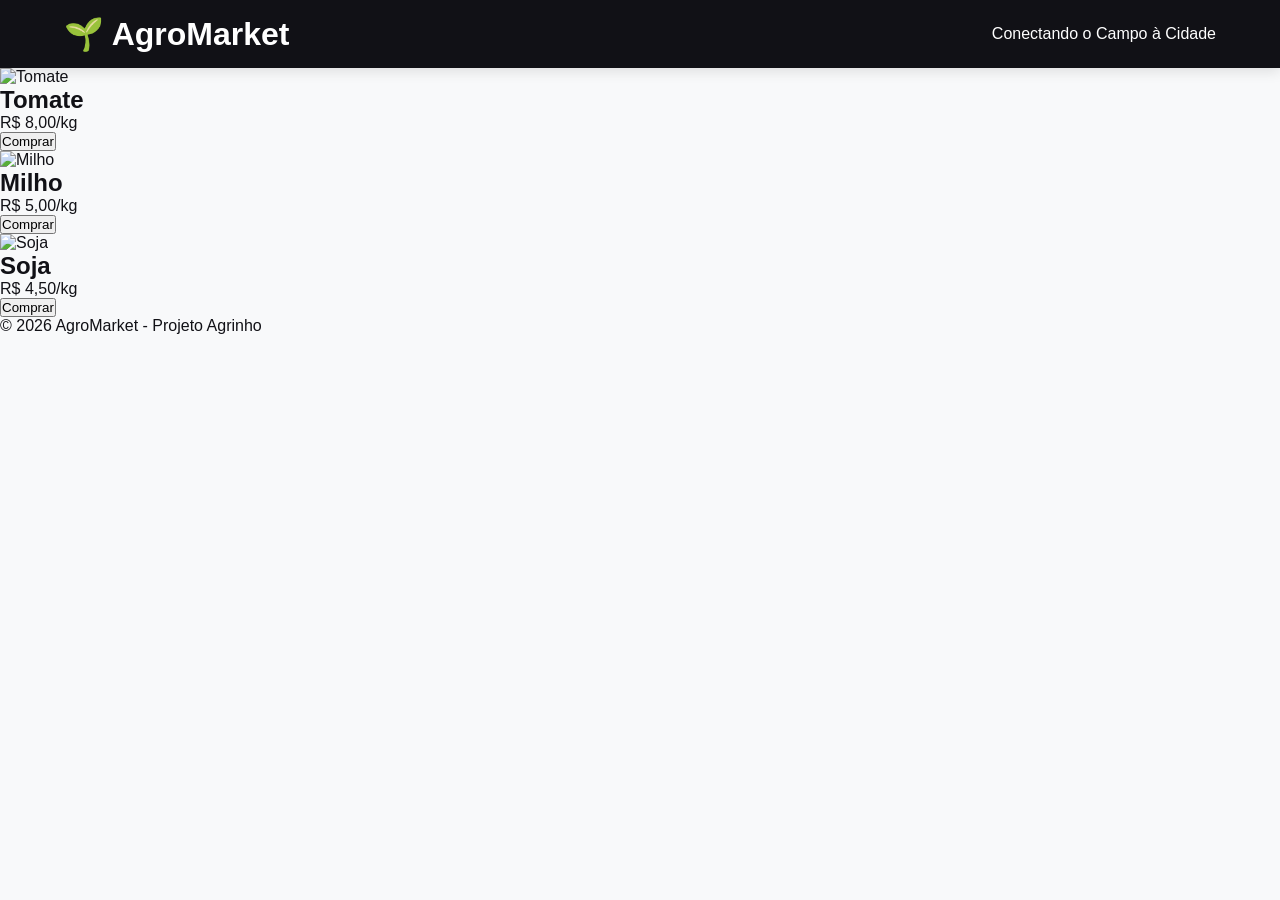
==== commit 08f3d17c: "1" ====
--- a/index.html
+++ b/index.html
@@ -3,91 +3,44 @@
 <head>
     <meta charset="UTF-8">
     <meta name="viewport" content="width=device-width, initial-scale=1.0">
-    <title>SneakerHead Pro | Ultimate Shop</title>
+    <title>AgroMarket</title>
     <link rel="stylesheet" href="style.css">
 </head>
 <body>
 
-    <div id="toast" class="toast">Item adicionado ao carrinho!</div>
-
     <header>
-        <div class="logo">Sneaker<span>Head</span></div>
-        <div class="search-bar">
-            <input type="text" id="search-input" placeholder="Buscar pelo modelo...">
-        </div>
-        <button id="cart-btn">🛒 <span id="cart-count">0</span></button>
+        <h1>🌱 AgroMarket</h1>
+        <p>Conectando o Campo à Cidade</p>
     </header>
 
-    <div class="container">
-        
-        <aside class="filters">
-            <h3>Filtrar por Marcas</h3>
-            <div class="filter-options">
-                <button class="filter-btn active" data-brand="all">Todos</button>
-                <button class="filter-btn" data-brand="Nike">Nike</button>
-                <button class="filter-btn" data-brand="Adidas">Adidas</button>
-                <button class="filter-btn" data-brand="Jordan">Jordan</button>
-                <button class="filter-btn" data-brand="Puma">Puma</button>
+    <main>
+        <section class="produtos">
+            <div class="produto">
+                <img src="https://via.placeholder.com/200" alt="Tomate">
+                <h2>Tomate</h2>
+                <p>R$ 8,00/kg</p>
+                <button onclick="comprar('Tomate')">Comprar</button>
             </div>
-            
-            <div class="price-filter">
-                <h3>Preço Máximo</h3>
-                <input type="range" id="price-range" min="400" max="2000" step="50" value="2000">
-                <p>Até: <span id="price-value">R$ 2000</span></p>
+
+            <div class="produto">
+                <img src="https://via.placeholder.com/200" alt="Milho">
+                <h2>Milho</h2>
+                <p>R$ 5,00/kg</p>
+                <button onclick="comprar('Milho')">Comprar</button>
             </div>
-        </aside>
 
-        <main class="products-section">
-            <h2>Lançamentos</h2>
-            <div class="grid-products" id="products-grid"></div>
-        </main>
-    </div>
+            <div class="produto">
+                <img src="https://via.placeholder.com/200" alt="Soja">
+                <h2>Soja</h2>
+                <p>R$ 4,50/kg</p>
+                <button onclick="comprar('Soja')">Comprar</button>
+            </div>
+        </section>
+    </main>
 
-    <div id="cart-sidebar" class="sidebar">
-        <div class="sidebar-header">
-            <h3>Seu Carrinho</h3>
-            <button id="close-cart">&times;</button>
-        </div>
-        <div id="cart-items"></div>
-        <div class="sidebar-footer">
-            <div class="coupon-section">
-                <input type="text" id="coupon-input" placeholder="Cupom (SNEAKER10)">
-                <button id="apply-coupon">Aplicar</button>
-            </div>
-            <p>Subtotal: <span id="cart-subtotal">R$ 0,00</span></p>
-            <p class="discount-text">Desconto: <span id="cart-discount">R$ 0,00</span></p>
-            <p class="total-text">Total: <span id="cart-total">R$ 0,00</span></p>
-            <button id="checkout-btn">Finalizar Compra</button>
-        </div>
-    </div>
-
-    <div id="product-modal" class="modal">
-        <div class="modal-content">
-            <button id="close-modal" class="close-modal">&times;</button>
-            <div class="modal-body">
-                <img id="modal-img" src="" alt="">
-                <div class="modal-info">
-                    <h2 id="modal-title"></h2>
-                    <p id="modal-brand" class="brand-tag"></p>
-                    <p id="modal-desc">Tênis de alta performance com amortecimento responsivo, design ergonômico e acabamento premium em couro e mesh.</p>
-                    <p id="modal-price" class="modal-price"></p>
-                    
-                    <div class="size-selector">
-                        <p>Selecione o Tamanho:</p>
-                        <div class="sizes">
-                            <span class="size-box">38</span>
-                            <span class="size-box active">39</span>
-                            <span class="size-box">40</span>
-                            <span class="size-box">41</span>
-                            <span class="size-box">42</span>
-                        </div>
-                    </div>
-                    
-                    <button id="modal-add-btn" class="add-to-cart">Adicionar ao Carrinho</button>
-                </div>
-            </div>
-        </div>
-    </div>
+    <footer>
+        <p>© 2026 AgroMarket - Projeto Agrinho</p>
+    </footer>
 
     <script src="script.js"></script>
 </body>
--- a/style.css
+++ b/style.css
@@ -0,0 +1,123 @@
+:root {
+    --primary: #ff3e3e;
+    --dark: #111116;
+    --light-bg: #f8f9fa;
+    --gray: #6c757d;
+    --border: #e9ecef;
+}
+
+* {
+    margin: 0; padding: 0; box-sizing: border-box;
+    font-family: 'Montserrat', -apple-system, BlinkMacSystemFont, sans-serif;
+}
+
+body { background: var(--light-bg); color: var(--dark); overflow-x: hidden; }
+
+/* Header e Busca */
+header {
+    display: flex; justify-content: space-between; align-items: center;
+    padding: 15px 5%; background: var(--dark); color: white;
+    position: sticky; top: 0; z-index: 100; box-shadow: 0 4px 12px rgba(0,0,0,0.1);
+}
+.logo { font-size: 26px; font-weight: 900; letter-spacing: -1px; text-transform: uppercase; }
+.logo span { color: var(--primary); }
+
+.search-bar input {
+    width: 300px; padding: 10px 15px; border-radius: 20px;
+    border: none; background: #222; color: white; outline: none;
+    transition: 0.3s;
+}
+.search-bar input:focus { width: 400px; background: #333; }
+
+#cart-btn {
+    background: transparent; border: none; font-size: 24px;
+    cursor: pointer; position: relative; color: white;
+}
+#cart-count {
+    position: absolute; top: -5px; right: -10px; background: var(--primary);
+    color: white; font-size: 12px; width: 20px; height: 20px;
+    border-radius: 50%; display: flex; align-items: center; justify-content: center;
+}
+
+/* Layout Grid Lateral */
+.container { display: flex; max-width: 1400px; margin: 40px auto; padding: 0 5%; gap: 30px; }
+
+.filters { width: 250px; background: white; padding: 25px; border-radius: 12px; height: fit-content; }
+.filters h3 { font-size: 16px; margin-bottom: 15px; text-transform: uppercase; }
+.filter-options { display: flex; flex-direction: column; gap: 10px; margin-bottom: 30px; }
+.filter-btn {
+    text-align: left; padding: 10px; background: none; border: 1px solid var(--border);
+    border-radius: 6px; cursor: pointer; font-weight: 600; transition: 0.2s;
+}
+.filter-btn.active, .filter-btn:hover { background: var(--dark); color: white; border-color: var(--dark); }
+
+.price-filter input { width: 100%; margin-top: 10px; }
+
+.products-section { flex: 1; }
+.products-section h2 { margin-bottom: 25px; font-size: 28px; }
+
+/* Grid de Produtos */
+.grid-products { display: grid; grid-template-columns: repeat(auto-fill, minmax(260px, 1fr)); gap: 25px; }
+.product-card {
+    background: white; border-radius: 12px; padding: 20px; text-align: center;
+    box-shadow: 0 5px 15px rgba(0,0,0,0.02); transition: 0.3s ease; position: relative;
+    cursor: pointer;
+}
+.product-card:hover { transform: translateY(-8px); box-shadow: 0 10px 25px rgba(0,0,0,0.08); }
+.product-card img { width: 100%; height: 200px; object-fit: contain; }
+.product-card h3 { font-size: 16px; margin: 15px 0 5px 0; color: #333; }
+.product-card .brand { font-size: 12px; color: var(--gray); text-transform: uppercase; margin-bottom: 10px; }
+.product-card .price { font-size: 18px; font-weight: 700; color: var(--dark); margin-bottom: 15px; }
+
+/* Sidebar do Carrinho */
+.sidebar {
+    position: fixed; top: 0; right: -450px; width: 400px; height: 100%;
+    background: white; z-index: 200; box-shadow: -10px 0 30px rgba(0,0,0,0.1);
+    display: flex; flex-direction: column; padding: 30px; transition: 0.4s ease;
+}
+.sidebar.active { right: 0; }
+.sidebar-header { display: flex; justify-content: space-between; align-items: center; border-bottom: 1px solid var(--border); padding-bottom: 20px; }
+.sidebar-header button { background: none; border: none; font-size: 28px; cursor: pointer; }
+#cart-items { flex: 1; overflow-y: auto; padding: 20px 0; }
+
+.cart-item { display: flex; gap: 15px; align-items: center; margin-bottom: 20px; background: var(--light-bg); padding: 10px; border-radius: 8px; }
+.cart-item img { width: 60px; height: 60px; object-fit: contain; }
+.cart-item-info { flex: 1; }
+.cart-item-info h4 { font-size: 14px; }
+.cart-item-remove { color: var(--primary); background: none; border: none; cursor: pointer; font-size: 12px; font-weight: bold; }
+
+.sidebar-footer { border-top: 1px solid var(--border); padding-top: 20px; }
+.coupon-section { display: flex; gap: 10px; margin-bottom: 20px; }
+.coupon-section input { flex: 1; padding: 8px 12px; border: 1px solid var(--border); border-radius: 4px; }
+.coupon-section button { background: var(--dark); color: white; border: none; padding: 0 15px; border-radius: 4px; cursor: pointer; }
+.sidebar-footer p { display: flex; justify-content: space-between; margin-bottom: 10px; color: var(--gray); }
+.sidebar-footer .total-text { font-size: 20px; font-weight: 800; color: var(--dark); margin-top: 10px; }
+.discount-text { color: #27ae60 !important; display: none; }
+#checkout-btn { width: 100%; background: var(--primary); color: white; border: none; padding: 15px; border-radius: 8px; font-weight: bold; cursor: pointer; font-size: 16px; margin-top: 15px; }
+
+/* Modal do Produto */
+.modal { position: fixed; top: 0; left: 0; width: 100%; height: 100%; background: rgba(0,0,0,0.5); z-index: 300; display: none; align-items: center; justify-content: center; opacity: 0; transition: 0.3s ease; }
+.modal.active { display: flex; opacity: 1; }
+.modal-content { background: white; width: 90%; max-width: 800px; border-radius: 16px; padding: 40px; position: relative; transform: scale(0.8); transition: 0.3s ease; }
+.modal.active .modal-content { transform: scale(1); }
+.close-modal { position: absolute; top: 20px; right: 20px; background: none; border: none; font-size: 32px; cursor: pointer; }
+.modal-body { display: grid; grid-template-columns: 1fr 1fr; gap: 40px; align-items: center; }
+.modal-body img { width: 100%; height: 350px; object-fit: contain; background: var(--light-bg); border-radius: 12px; }
+.brand-tag { text-transform: uppercase; color: var(--primary); font-weight: 700; font-size: 14px; margin: 5px 0 15px 0; }
+#modal-desc { color: var(--gray); font-size: 14px; line-height: 1.6; margin-bottom: 20px; }
+.modal-price { font-size: 28px; font-weight: 800; margin-bottom: 20px; }
+.sizes { display: flex; gap: 10px; margin: 10px 0 30px 0; }
+.size-box { border: 1px solid var(--border); padding: 8px 15px; border-radius: 4px; cursor: pointer; font-weight: bold; }
+.size-box.active, .size-box:hover { border-color: var(--dark); background: var(--dark); color: white; }
+
+/* Toast Notification */
+.toast { position: fixed; bottom: -100px; left: 50%; transform: translateX(-50%); background: #2e7d32; color: white; padding: 15px 30px; border-radius: 30px; font-weight: bold; box-shadow: 0 5px 15px rgba(0,0,0,0.2); transition: 0.4s ease; z-index: 1000; }
+.toast.show { bottom: 30px; }
+
+@media (max-width: 768px) {
+    .container { flex-direction: column; }
+    .filters { width: 100%; }
+    .modal-body { grid-template-columns: 1fr; gap: 20px; }
+    .modal-body img { height: 200px; }
+    .sidebar { width: 100%; right: -100%; }
+}
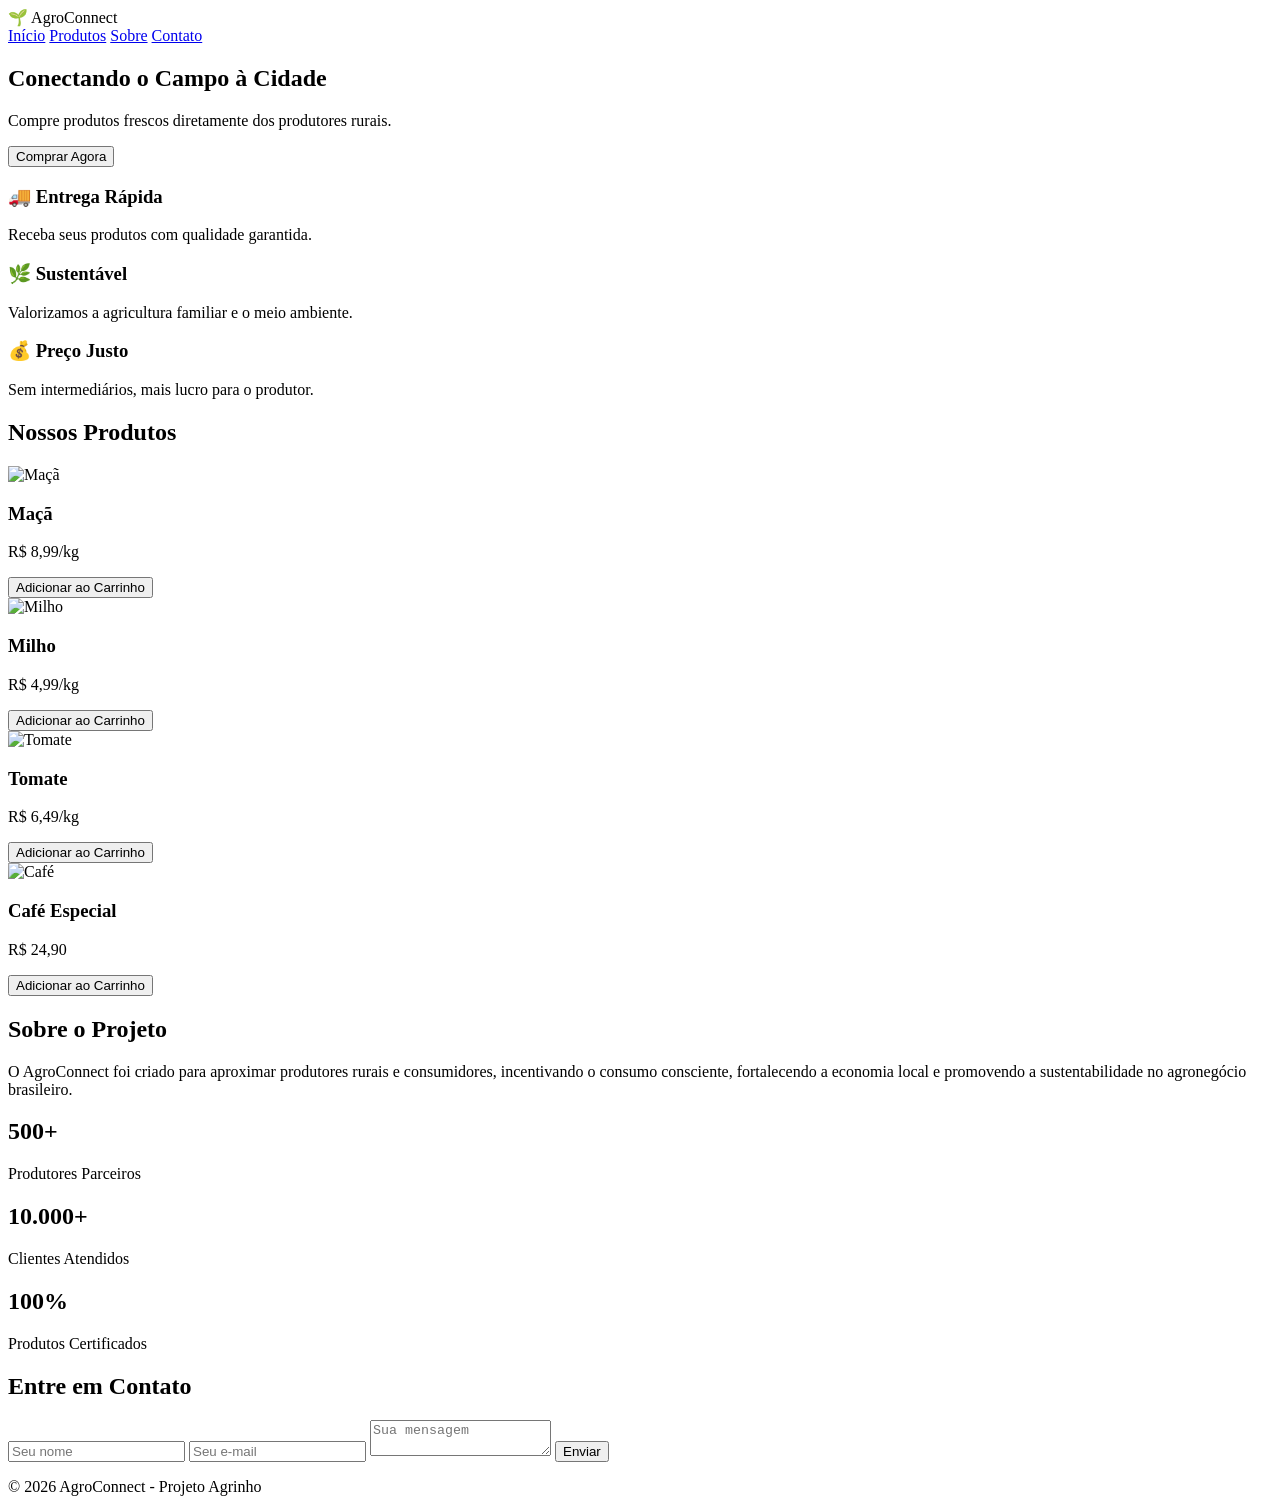
==== commit f288cb30: "11" ====
--- a/index.html
+++ b/index.html
@@ -1,47 +1,124 @@
-<!DOCTYPE html>
-<html lang="pt-BR">
-<head>
-    <meta charset="UTF-8">
-    <meta name="viewport" content="width=device-width, initial-scale=1.0">
-    <title>AgroMarket</title>
-    <link rel="stylesheet" href="style.css">
-</head>
-<body>
-
-    <header>
-        <h1>🌱 AgroMarket</h1>
-        <p>Conectando o Campo à Cidade</p>
-    </header>
-
-    <main>
-        <section class="produtos">
-            <div class="produto">
-                <img src="https://via.placeholder.com/200" alt="Tomate">
-                <h2>Tomate</h2>
-                <p>R$ 8,00/kg</p>
-                <button onclick="comprar('Tomate')">Comprar</button>
-            </div>
-
-            <div class="produto">
-                <img src="https://via.placeholder.com/200" alt="Milho">
-                <h2>Milho</h2>
-                <p>R$ 5,00/kg</p>
-                <button onclick="comprar('Milho')">Comprar</button>
-            </div>
-
-            <div class="produto">
-                <img src="https://via.placeholder.com/200" alt="Soja">
-                <h2>Soja</h2>
-                <p>R$ 4,50/kg</p>
-                <button onclick="comprar('Soja')">Comprar</button>
-            </div>
-        </section>
-    </main>
-
-    <footer>
-        <p>© 2026 AgroMarket - Projeto Agrinho</p>
-    </footer>
-
-    <script src="script.js"></script>
-</body>
+<!DOCTYPE html>
+<html lang="pt-BR">
+<head>
+    <meta charset="UTF-8">
+    <meta name="viewport" content="width=device-width, initial-scale=1.0">
+    <title>AgroConnect - Mercado do Campo</title>
+    <link rel="stylesheet" href="style.css">
+</head>
+<body>
+
+<header>
+    <div class="logo">🌱 AgroConnect</div>
+    <nav>
+        <a href="#inicio">Início</a>
+        <a href="#produtos">Produtos</a>
+        <a href="#sobre">Sobre</a>
+        <a href="#contato">Contato</a>
+    </nav>
+</header>
+
+<section class="hero" id="inicio">
+    <div class="hero-text">
+        <h1>Conectando o Campo à Cidade</h1>
+        <p>Compre produtos frescos diretamente dos produtores rurais.</p>
+        <button>Comprar Agora</button>
+    </div>
+</section>
+
+<section class="beneficios">
+    <div class="card">
+        <h3>🚚 Entrega Rápida</h3>
+        <p>Receba seus produtos com qualidade garantida.</p>
+    </div>
+
+    <div class="card">
+        <h3>🌿 Sustentável</h3>
+        <p>Valorizamos a agricultura familiar e o meio ambiente.</p>
+    </div>
+
+    <div class="card">
+        <h3>💰 Preço Justo</h3>
+        <p>Sem intermediários, mais lucro para o produtor.</p>
+    </div>
+</section>
+
+<section id="produtos">
+    <h2>Nossos Produtos</h2>
+
+    <div class="produtos">
+
+        <div class="produto">
+            <img src="https://images.unsplash.com/photo-1567306226416-28f0efdc88ce" alt="Maçã">
+            <h3>Maçã</h3>
+            <p>R$ 8,99/kg</p>
+            <button>Adicionar ao Carrinho</button>
+        </div>
+
+        <div class="produto">
+            <img src="https://images.unsplash.com/photo-1518977676601-b53f82aba655" alt="Milho">
+            <h3>Milho</h3>
+            <p>R$ 4,99/kg</p>
+            <button>Adicionar ao Carrinho</button>
+        </div>
+
+        <div class="produto">
+            <img src="https://images.unsplash.com/photo-1506806732259-39c2d0268443" alt="Tomate">
+            <h3>Tomate</h3>
+            <p>R$ 6,49/kg</p>
+            <button>Adicionar ao Carrinho</button>
+        </div>
+
+        <div class="produto">
+            <img src="https://images.unsplash.com/photo-1603048719539-9ecb4d3c8d80" alt="Café">
+            <h3>Café Especial</h3>
+            <p>R$ 24,90</p>
+            <button>Adicionar ao Carrinho</button>
+        </div>
+
+    </div>
+</section>
+
+<section class="sobre" id="sobre">
+    <h2>Sobre o Projeto</h2>
+    <p>
+        O AgroConnect foi criado para aproximar produtores rurais e consumidores,
+        incentivando o consumo consciente, fortalecendo a economia local e promovendo
+        a sustentabilidade no agronegócio brasileiro.
+    </p>
+</section>
+
+<section class="estatisticas">
+    <div>
+        <h2>500+</h2>
+        <p>Produtores Parceiros</p>
+    </div>
+
+    <div>
+        <h2>10.000+</h2>
+        <p>Clientes Atendidos</p>
+    </div>
+
+    <div>
+        <h2>100%</h2>
+        <p>Produtos Certificados</p>
+    </div>
+</section>
+
+<section id="contato">
+    <h2>Entre em Contato</h2>
+
+    <form>
+        <input type="text" placeholder="Seu nome" required>
+        <input type="email" placeholder="Seu e-mail" required>
+        <textarea placeholder="Sua mensagem"></textarea>
+        <button type="submit">Enviar</button>
+    </form>
+</section>
+
+<footer>
+    <p>© 2026 AgroConnect - Projeto Agrinho</p>
+</footer>
+
+</body>
 </html>
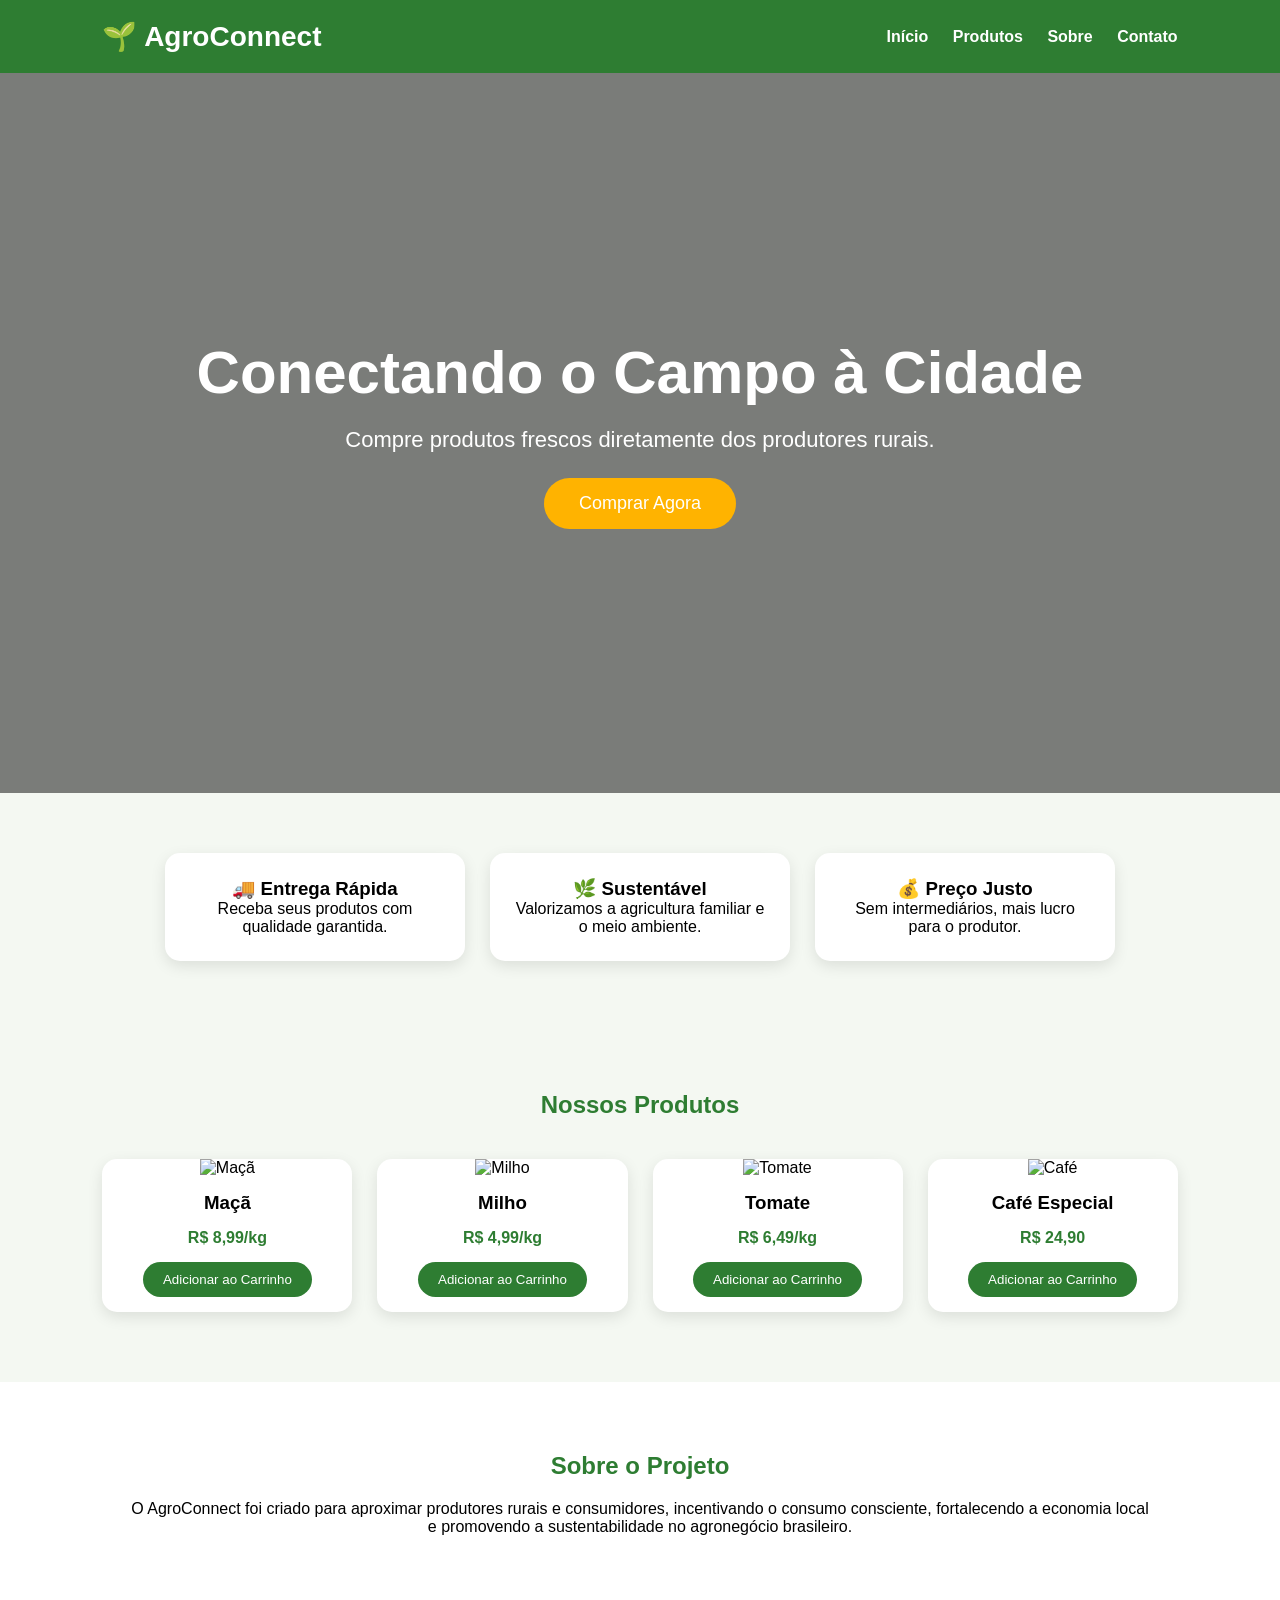
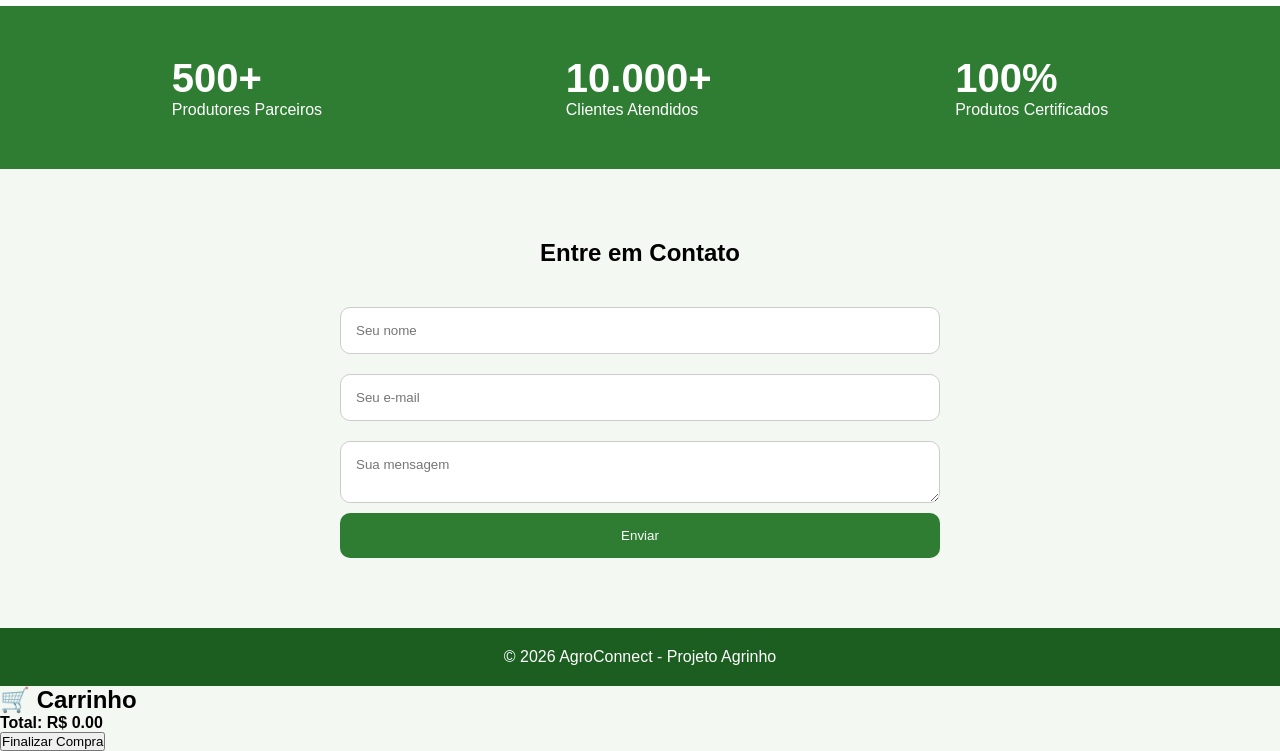
==== commit d909bfdb: "33" ====
--- a/index.html
+++ b/index.html
@@ -52,28 +52,36 @@
             <img src="https://images.unsplash.com/photo-1567306226416-28f0efdc88ce" alt="Maçã">
             <h3>Maçã</h3>
             <p>R$ 8,99/kg</p>
-            <button>Adicionar ao Carrinho</button>
+            <button onclick="adicionarCarrinho('Maçã', 8.99)">
+    Adicionar ao Carrinho
+</button>
         </div>
 
         <div class="produto">
             <img src="https://images.unsplash.com/photo-1518977676601-b53f82aba655" alt="Milho">
             <h3>Milho</h3>
             <p>R$ 4,99/kg</p>
-            <button>Adicionar ao Carrinho</button>
+           <button onclick="adicionarCarrinho('Maçã', 8.99)">
+    Adicionar ao Carrinho
+</button>
         </div>
 
         <div class="produto">
             <img src="https://images.unsplash.com/photo-1506806732259-39c2d0268443" alt="Tomate">
             <h3>Tomate</h3>
             <p>R$ 6,49/kg</p>
-            <button>Adicionar ao Carrinho</button>
+            <button onclick="adicionarCarrinho('Maçã', 8.99)">
+    Adicionar ao Carrinho
+</button>
         </div>
 
         <div class="produto">
             <img src="https://images.unsplash.com/photo-1603048719539-9ecb4d3c8d80" alt="Café">
             <h3>Café Especial</h3>
             <p>R$ 24,90</p>
-            <button>Adicionar ao Carrinho</button>
+            <button onclick="adicionarCarrinho('Maçã', 8.99)">
+    Adicionar ao Carrinho
+</button>
         </div>
 
     </div>
@@ -119,6 +127,69 @@
 <footer>
     <p>© 2026 AgroConnect - Projeto Agrinho</p>
 </footer>
+<!-- CARRINHO -->
+<div class="carrinho">
+    <h2>🛒 Carrinho</h2>
+    <ul id="lista-carrinho"></ul>
 
+    <p><strong>Total: R$ <span id="total">0.00</span></strong></p>
+
+    <button onclick="finalizarCompra()">Finalizar Compra</button>
+</div>
+
+<script>
+let carrinho = [];
+let total = 0;
+
+function adicionarCarrinho(nome, preco){
+    carrinho.push({
+        nome: nome,
+        preco: preco
+    });
+
+    atualizarCarrinho();
+}
+
+function atualizarCarrinho(){
+    const lista = document.getElementById("lista-carrinho");
+    const totalElemento = document.getElementById("total");
+
+    lista.innerHTML = "";
+    total = 0;
+
+    carrinho.forEach((item, index) => {
+        total += item.preco;
+
+        lista.innerHTML += `
+            <li>
+                ${item.nome} - R$ ${item.preco.toFixed(2)}
+                <button onclick="removerItem(${index})">❌</button>
+            </li>
+        `;
+    });
+
+    totalElemento.textContent = total.toFixed(2);
+}
+
+function removerItem(index){
+    carrinho.splice(index, 1);
+    atualizarCarrinho();
+}
+
+function finalizarCompra(){
+    if(carrinho.length === 0){
+        alert("Seu carrinho está vazio!");
+        return;
+    }
+
+    alert(
+        "Compra realizada com sucesso!\nTotal: R$ " +
+        total.toFixed(2)
+    );
+
+    carrinho = [];
+    atualizarCarrinho();
+}
+</script>
 </body>
 </html>
--- a/style.css
+++ b/style.css
@@ -0,0 +1,195 @@
+*{
+    margin:0;
+    padding:0;
+    box-sizing:border-box;
+    font-family:Arial, sans-serif;
+}
+
+body{
+    background:#f4f8f2;
+}
+
+header{
+    background:#2e7d32;
+    color:white;
+    display:flex;
+    justify-content:space-between;
+    align-items:center;
+    padding:20px 8%;
+    position:sticky;
+    top:0;
+}
+
+.logo{
+    font-size:28px;
+    font-weight:bold;
+}
+
+nav a{
+    color:white;
+    text-decoration:none;
+    margin-left:20px;
+    font-weight:bold;
+}
+
+.hero{
+    height:80vh;
+    background:linear-gradient(rgba(0,0,0,.5),rgba(0,0,0,.5)),
+    url('https://images.unsplash.com/photo-1500937386664-56d1dfef3854');
+    background-size:cover;
+    background-position:center;
+    display:flex;
+    align-items:center;
+    justify-content:center;
+    text-align:center;
+    color:white;
+}
+
+.hero h1{
+    font-size:60px;
+    margin-bottom:20px;
+}
+
+.hero p{
+    font-size:22px;
+    margin-bottom:25px;
+}
+
+.hero button{
+    padding:15px 35px;
+    border:none;
+    border-radius:30px;
+    background:#ffb300;
+    color:white;
+    font-size:18px;
+    cursor:pointer;
+}
+
+.beneficios{
+    display:flex;
+    justify-content:center;
+    gap:25px;
+    padding:60px 5%;
+    flex-wrap:wrap;
+}
+
+.card{
+    background:white;
+    width:300px;
+    padding:25px;
+    border-radius:15px;
+    text-align:center;
+    box-shadow:0 5px 15px rgba(0,0,0,.1);
+}
+
+#produtos{
+    padding:70px 8%;
+}
+
+#produtos h2{
+    text-align:center;
+    margin-bottom:40px;
+    color:#2e7d32;
+}
+
+.produtos{
+    display:grid;
+    grid-template-columns:repeat(auto-fit,minmax(250px,1fr));
+    gap:25px;
+}
+
+.produto{
+    background:white;
+    border-radius:15px;
+    overflow:hidden;
+    box-shadow:0 5px 15px rgba(0,0,0,.1);
+    text-align:center;
+}
+
+.produto img{
+    width:100%;
+    height:220px;
+    object-fit:cover;
+}
+
+.produto h3{
+    margin:15px 0;
+}
+
+.produto p{
+    color:#2e7d32;
+    font-weight:bold;
+}
+
+.produto button{
+    margin:15px;
+    padding:10px 20px;
+    border:none;
+    border-radius:20px;
+    background:#2e7d32;
+    color:white;
+    cursor:pointer;
+}
+
+.sobre{
+    padding:70px 10%;
+    text-align:center;
+    background:white;
+}
+
+.sobre h2{
+    color:#2e7d32;
+    margin-bottom:20px;
+}
+
+.estatisticas{
+    background:#2e7d32;
+    color:white;
+    display:flex;
+    justify-content:space-around;
+    padding:50px;
+    flex-wrap:wrap;
+}
+
+.estatisticas h2{
+    font-size:40px;
+}
+
+#contato{
+    padding:70px 10%;
+}
+
+#contato h2{
+    text-align:center;
+    margin-bottom:30px;
+}
+
+form{
+    max-width:600px;
+    margin:auto;
+    display:flex;
+    flex-direction:column;
+}
+
+input, textarea{
+    padding:15px;
+    margin:10px 0;
+    border:1px solid #ccc;
+    border-radius:10px;
+}
+
+form button{
+    background:#2e7d32;
+    color:white;
+    border:none;
+    padding:15px;
+    border-radius:10px;
+    cursor:pointer;
+}
+
+footer{
+    background:#1b5e20;
+    color:white;
+    text-align:center;
+    padding:20px;
+}
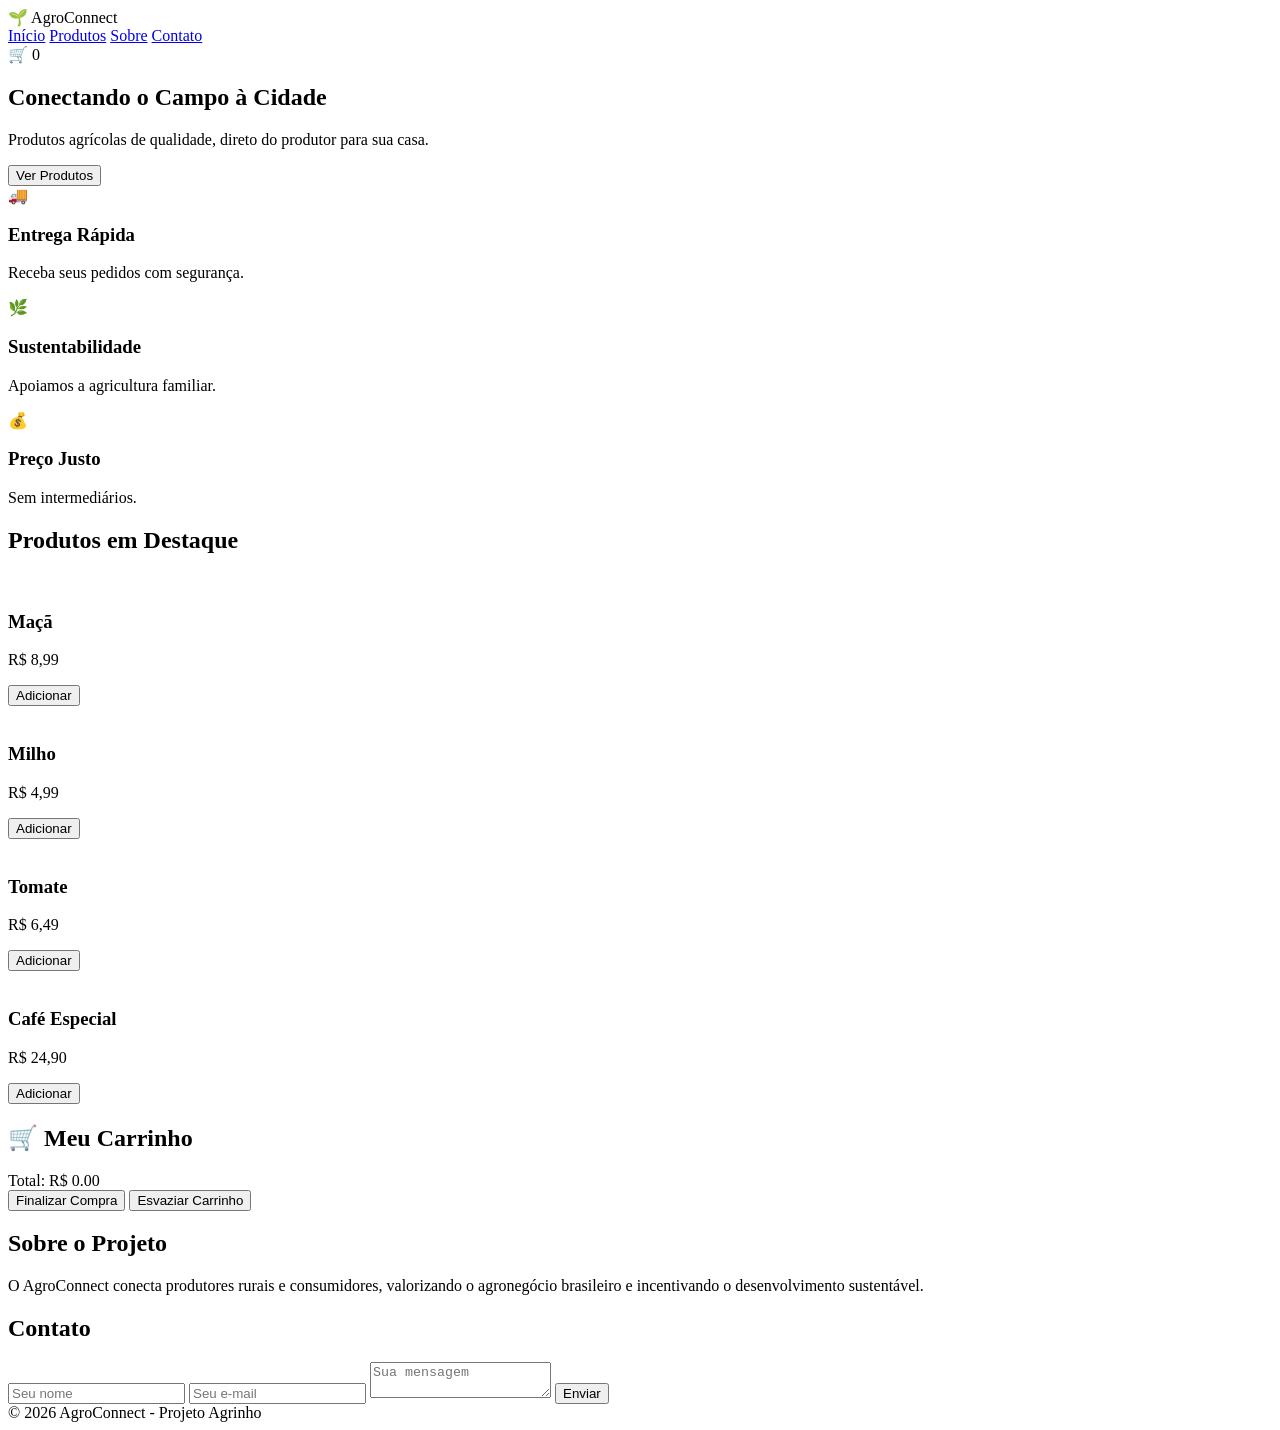
==== commit 56b29424: "1" ====
--- a/index.html
+++ b/index.html
@@ -1,195 +1,175 @@
 <!DOCTYPE html>
 <html lang="pt-BR">
+
 <head>
     <meta charset="UTF-8">
     <meta name="viewport" content="width=device-width, initial-scale=1.0">
-    <title>AgroConnect - Mercado do Campo</title>
+    <title>AgroConnect</title>
+
     <link rel="stylesheet" href="style.css">
 </head>
+
 <body>
 
 <header>
-    <div class="logo">🌱 AgroConnect</div>
+
+    <div class="logo">
+        🌱 AgroConnect
+    </div>
+
     <nav>
         <a href="#inicio">Início</a>
         <a href="#produtos">Produtos</a>
         <a href="#sobre">Sobre</a>
         <a href="#contato">Contato</a>
     </nav>
+
+    <div class="carrinho-topo">
+        🛒 <span id="contador">0</span>
+    </div>
+
 </header>
 
 <section class="hero" id="inicio">
-    <div class="hero-text">
+
+    <div>
         <h1>Conectando o Campo à Cidade</h1>
-        <p>Compre produtos frescos diretamente dos produtores rurais.</p>
-        <button>Comprar Agora</button>
+
+        <p>
+            Produtos agrícolas de qualidade,
+            direto do produtor para sua casa.
+        </p>
+
+        <a href="#produtos">
+            <button>Ver Produtos</button>
+        </a>
     </div>
+
 </section>
 
 <section class="beneficios">
+
     <div class="card">
-        <h3>🚚 Entrega Rápida</h3>
-        <p>Receba seus produtos com qualidade garantida.</p>
+        🚚
+        <h3>Entrega Rápida</h3>
+        <p>Receba seus pedidos com segurança.</p>
     </div>
 
     <div class="card">
-        <h3>🌿 Sustentável</h3>
-        <p>Valorizamos a agricultura familiar e o meio ambiente.</p>
+        🌿
+        <h3>Sustentabilidade</h3>
+        <p>Apoiamos a agricultura familiar.</p>
     </div>
 
     <div class="card">
-        <h3>💰 Preço Justo</h3>
-        <p>Sem intermediários, mais lucro para o produtor.</p>
+        💰
+        <h3>Preço Justo</h3>
+        <p>Sem intermediários.</p>
     </div>
+
 </section>
 
 <section id="produtos">
-    <h2>Nossos Produtos</h2>
+
+    <h2>Produtos em Destaque</h2>
 
     <div class="produtos">
 
         <div class="produto">
-            <img src="https://images.unsplash.com/photo-1567306226416-28f0efdc88ce" alt="Maçã">
+            <img src="https://images.unsplash.com/photo-1567306226416-28f0efdc88ce" alt="">
             <h3>Maçã</h3>
-            <p>R$ 8,99/kg</p>
-            <button onclick="adicionarCarrinho('Maçã', 8.99)">
-    Adicionar ao Carrinho
-</button>
+            <p>R$ 8,99</p>
+            <button onclick="adicionarCarrinho('Maçã',8.99)">Adicionar</button>
         </div>
 
         <div class="produto">
-            <img src="https://images.unsplash.com/photo-1518977676601-b53f82aba655" alt="Milho">
+            <img src="https://images.unsplash.com/photo-1551754655-cd27e38d2076" alt="">
             <h3>Milho</h3>
-            <p>R$ 4,99/kg</p>
-           <button onclick="adicionarCarrinho('Maçã', 8.99)">
-    Adicionar ao Carrinho
-</button>
+            <p>R$ 4,99</p>
+            <button onclick="adicionarCarrinho('Milho',4.99)">Adicionar</button>
         </div>
 
         <div class="produto">
-            <img src="https://images.unsplash.com/photo-1506806732259-39c2d0268443" alt="Tomate">
+            <img src="https://images.unsplash.com/photo-1546094096-0df4bcaaa337" alt="">
             <h3>Tomate</h3>
-            <p>R$ 6,49/kg</p>
-            <button onclick="adicionarCarrinho('Maçã', 8.99)">
-    Adicionar ao Carrinho
-</button>
+            <p>R$ 6,49</p>
+            <button onclick="adicionarCarrinho('Tomate',6.49)">Adicionar</button>
         </div>
 
         <div class="produto">
-            <img src="https://images.unsplash.com/photo-1603048719539-9ecb4d3c8d80" alt="Café">
+            <img src="https://images.unsplash.com/photo-1447933601403-0c6688de566e" alt="">
             <h3>Café Especial</h3>
             <p>R$ 24,90</p>
-            <button onclick="adicionarCarrinho('Maçã', 8.99)">
-    Adicionar ao Carrinho
-</button>
+            <button onclick="adicionarCarrinho('Café',24.90)">Adicionar</button>
         </div>
 
     </div>
+
 </section>
 
-<section class="sobre" id="sobre">
-    <h2>Sobre o Projeto</h2>
-    <p>
-        O AgroConnect foi criado para aproximar produtores rurais e consumidores,
-        incentivando o consumo consciente, fortalecendo a economia local e promovendo
-        a sustentabilidade no agronegócio brasileiro.
-    </p>
+<section class="carrinho">
+
+    <h2>🛒 Meu Carrinho</h2>
+
+    <ul id="lista-carrinho"></ul>
+
+    <div class="total">
+        Total: R$ <span id="total">0.00</span>
+    </div>
+
+    <div class="botoes">
+
+        <button class="btn-finalizar"
+            onclick="finalizarCompra()">
+            Finalizar Compra
+        </button>
+
+        <button class="btn-limpar"
+            onclick="limparCarrinho()">
+            Esvaziar Carrinho
+        </button>
+
+    </div>
+
 </section>
 
-<section class="estatisticas">
-    <div>
-        <h2>500+</h2>
-        <p>Produtores Parceiros</p>
-    </div>
+<section id="sobre">
 
-    <div>
-        <h2>10.000+</h2>
-        <p>Clientes Atendidos</p>
-    </div>
+    <h2>Sobre o Projeto</h2>
 
-    <div>
-        <h2>100%</h2>
-        <p>Produtos Certificados</p>
-    </div>
+    <p>
+        O AgroConnect conecta produtores rurais e consumidores,
+        valorizando o agronegócio brasileiro e incentivando o
+        desenvolvimento sustentável.
+    </p>
+
 </section>
 
 <section id="contato">
-    <h2>Entre em Contato</h2>
+
+    <h2>Contato</h2>
 
     <form>
-        <input type="text" placeholder="Seu nome" required>
-        <input type="email" placeholder="Seu e-mail" required>
+
+        <input type="text" placeholder="Seu nome">
+
+        <input type="email" placeholder="Seu e-mail">
+
         <textarea placeholder="Sua mensagem"></textarea>
-        <button type="submit">Enviar</button>
+
+        <button type="submit">
+            Enviar
+        </button>
+
     </form>
+
 </section>
 
 <footer>
-    <p>© 2026 AgroConnect - Projeto Agrinho</p>
+    © 2026 AgroConnect - Projeto Agrinho
 </footer>
-<!-- CARRINHO -->
-<div class="carrinho">
-    <h2>🛒 Carrinho</h2>
-    <ul id="lista-carrinho"></ul>
 
-    <p><strong>Total: R$ <span id="total">0.00</span></strong></p>
+<script src="script.js"></script>
 
-    <button onclick="finalizarCompra()">Finalizar Compra</button>
-</div>
-
-<script>
-let carrinho = [];
-let total = 0;
-
-function adicionarCarrinho(nome, preco){
-    carrinho.push({
-        nome: nome,
-        preco: preco
-    });
-
-    atualizarCarrinho();
-}
-
-function atualizarCarrinho(){
-    const lista = document.getElementById("lista-carrinho");
-    const totalElemento = document.getElementById("total");
-
-    lista.innerHTML = "";
-    total = 0;
-
-    carrinho.forEach((item, index) => {
-        total += item.preco;
-
-        lista.innerHTML += `
-            <li>
-                ${item.nome} - R$ ${item.preco.toFixed(2)}
-                <button onclick="removerItem(${index})">❌</button>
-            </li>
-        `;
-    });
-
-    totalElemento.textContent = total.toFixed(2);
-}
-
-function removerItem(index){
-    carrinho.splice(index, 1);
-    atualizarCarrinho();
-}
-
-function finalizarCompra(){
-    if(carrinho.length === 0){
-        alert("Seu carrinho está vazio!");
-        return;
-    }
-
-    alert(
-        "Compra realizada com sucesso!\nTotal: R$ " +
-        total.toFixed(2)
-    );
-
-    carrinho = [];
-    atualizarCarrinho();
-}
-</script>
 </body>
 </html>
